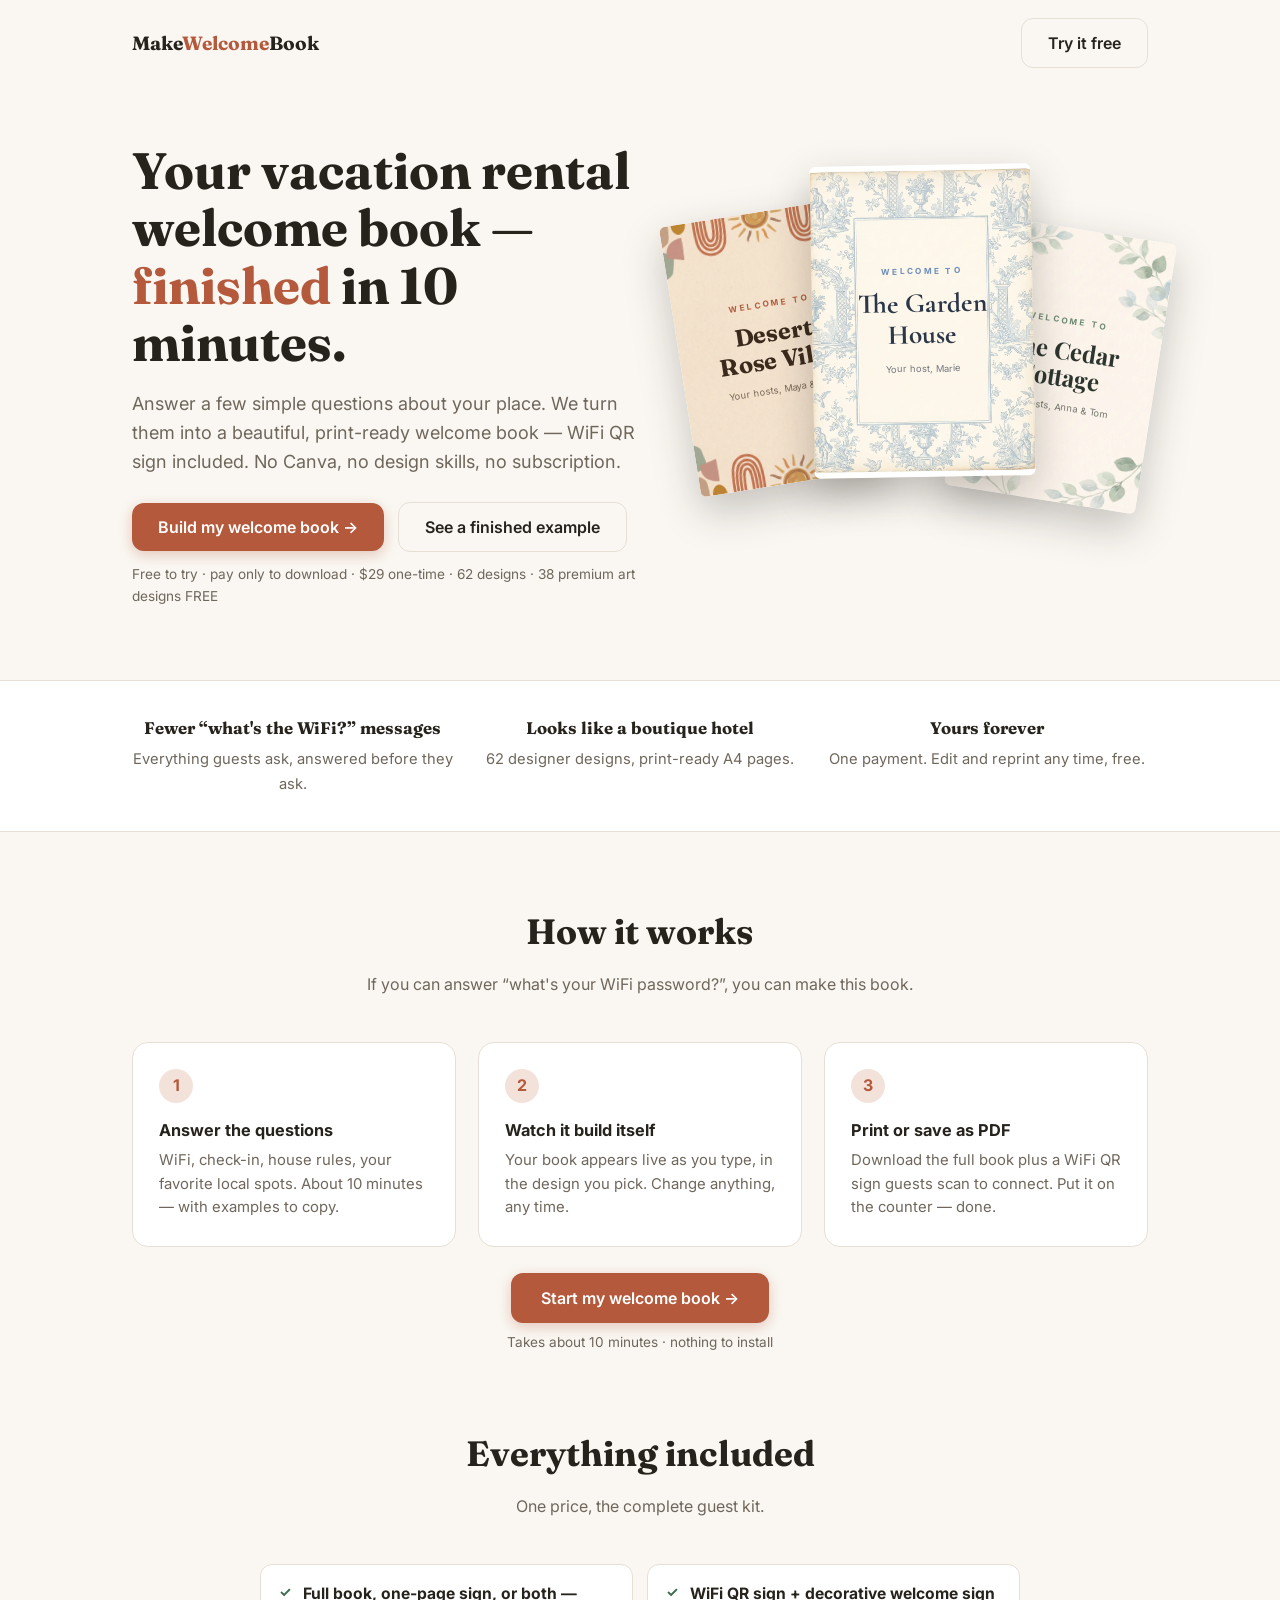
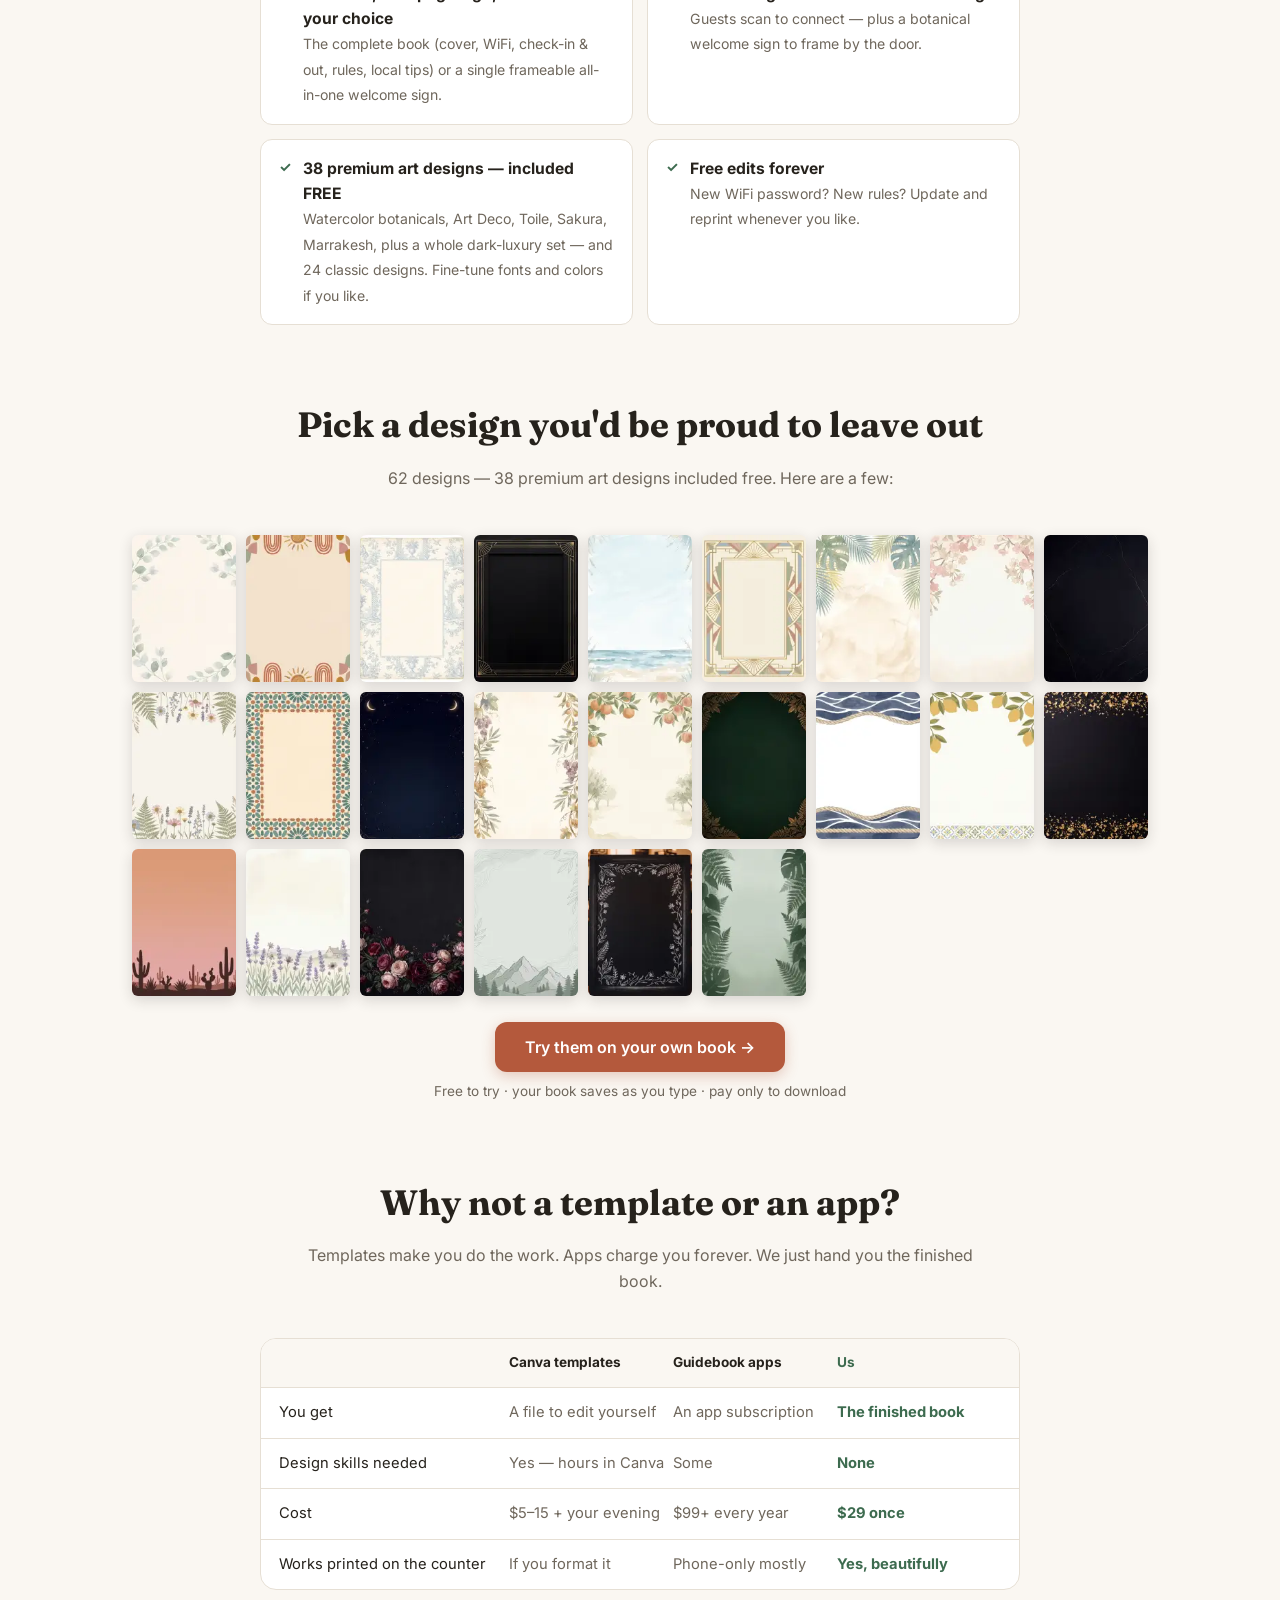
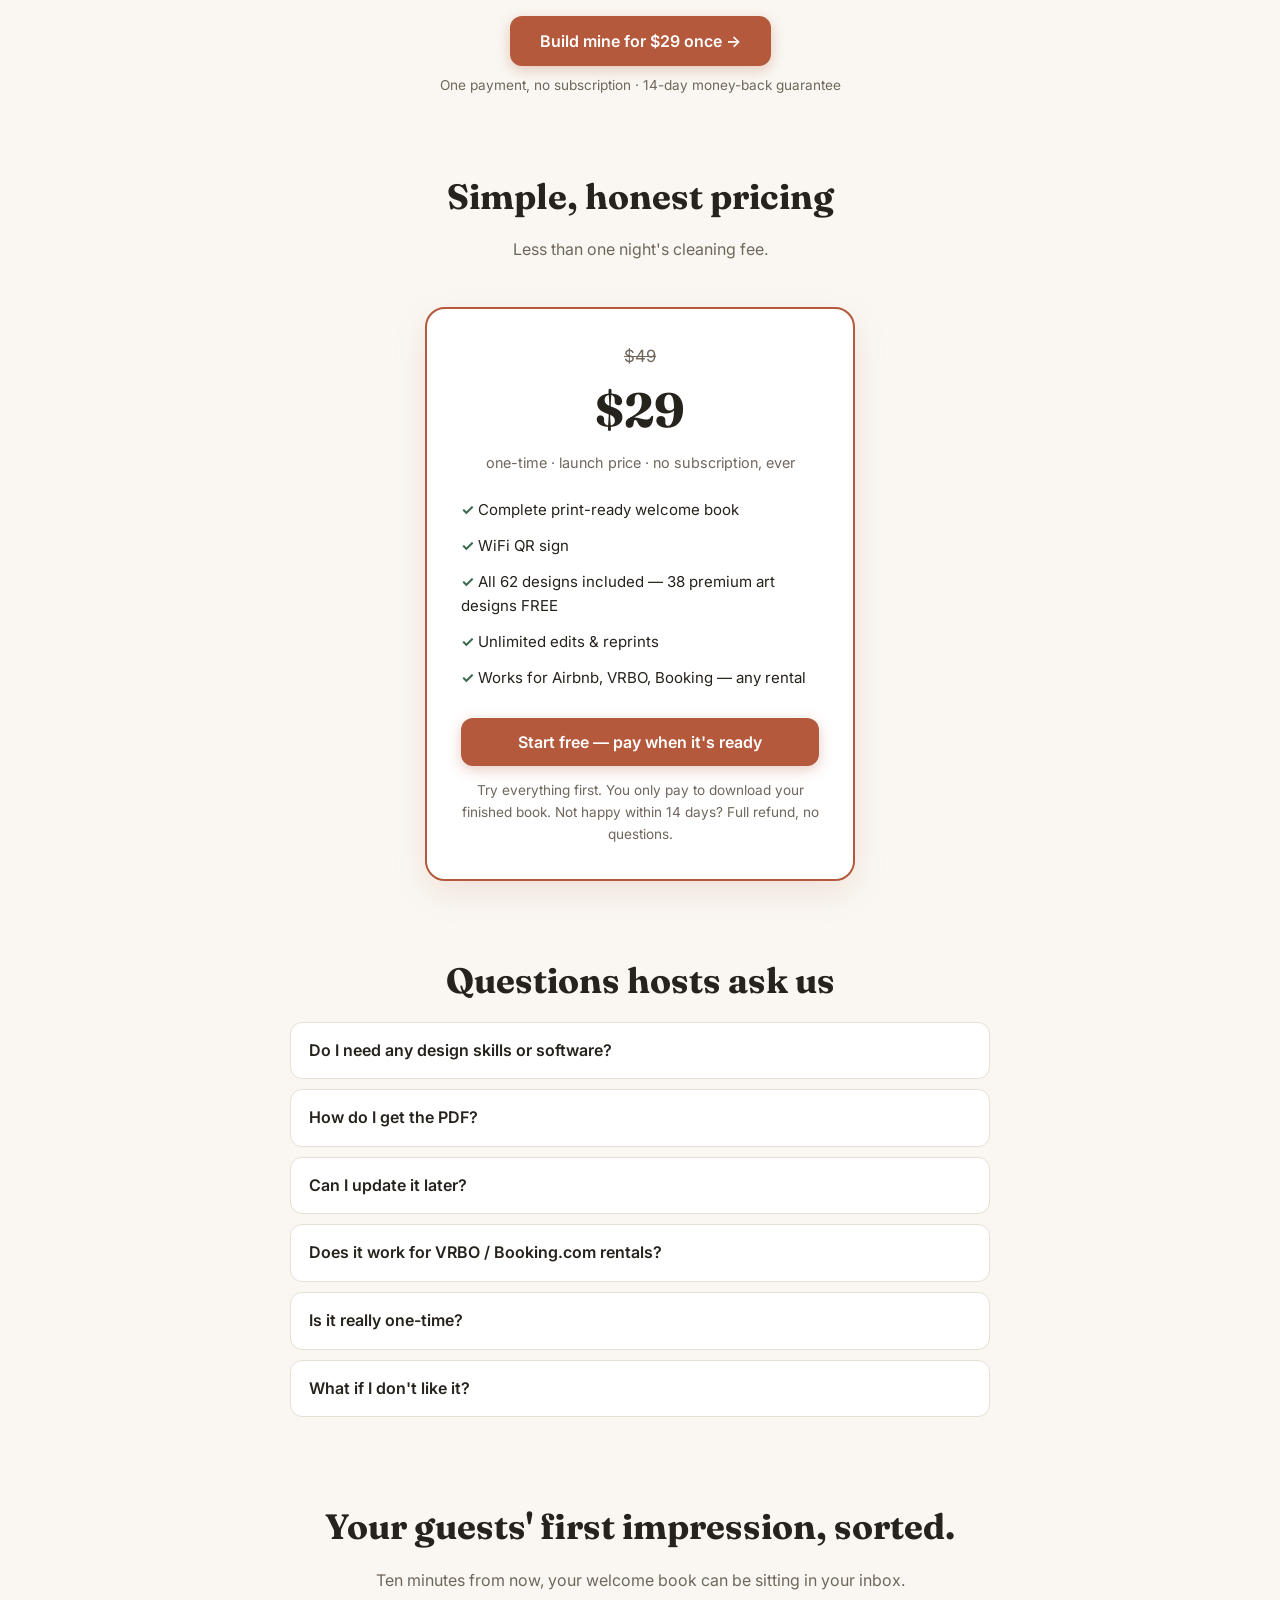
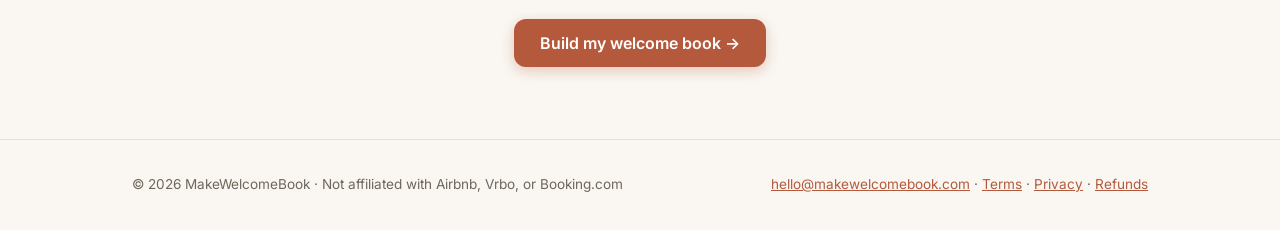
==== docs/index.html @ 52721a8f "Landing: design gallery (24 real covers), CTAs after each section, sticky mobile CTA, corrected desi" ====
<!DOCTYPE html>
<html lang="en">
<head>
<meta charset="UTF-8">
<meta name="viewport" content="width=device-width, initial-scale=1.0">
<title>Make Welcome Book — Your vacation rental welcome book, finished in 10 minutes</title>
<meta name="description" content="Answer a few questions, get a beautiful print-ready welcome book for your Airbnb or vacation rental. WiFi QR sign included. $29 one-time — no subscription, no Canva.">
<!-- Google tag (gtag.js) -->
<script async src="https://www.googletagmanager.com/gtag/js?id=AW-18406718312"></script>
<script>
  window.dataLayer = window.dataLayer || [];
  function gtag(){dataLayer.push(arguments);}
  gtag('js', new Date());
  gtag('config', 'AW-18406718312');
</script>
<link rel="preconnect" href="https://fonts.googleapis.com">
<link rel="preconnect" href="https://fonts.gstatic.com" crossorigin>
<link href="https://fonts.googleapis.com/css2?family=Fraunces:opsz,wght@9..144,400;9..144,600;9..144,700&family=Inter:wght@400;500;600;700&family=Cormorant+Garamond:wght@600;700&family=Playfair+Display:wght@600;700&display=swap" rel="stylesheet">
<style>
  :root{--ink:#26221c;--paper:#faf7f2;--muted:#6f675c;--line:#e6dfd4;--accent:#b4593c;--accent-soft:#f3e2da;--ok:#3d6b4f}
  *{box-sizing:border-box;margin:0;padding:0}
  body{font-family:'Inter',system-ui,sans-serif;background:var(--paper);color:var(--ink);line-height:1.6}
  a{color:var(--accent)}
  .wrap{max-width:1060px;margin:0 auto;padding:0 22px}
  header{display:flex;align-items:center;justify-content:space-between;padding:18px 0}
  .brand{font-family:'Fraunces',serif;font-weight:700;font-size:1.2rem;color:var(--ink);text-decoration:none}
  .brand span{color:var(--accent)}
  .btn{display:inline-block;border:0;border-radius:12px;padding:14px 26px;font:600 1rem 'Inter',sans-serif;cursor:pointer;text-decoration:none;transition:.15s}
  .btn-primary{background:var(--accent);color:#fff;box-shadow:0 4px 14px rgba(180,89,60,.3)}
  .btn-primary:hover{filter:brightness(1.08);transform:translateY(-1px)}
  .btn-ghost{background:transparent;color:var(--ink);border:1px solid var(--line)}

  .hero{display:grid;grid-template-columns:1.05fr .95fr;gap:48px;align-items:center;padding:56px 0 72px}
  @media(max-width:840px){.hero{grid-template-columns:1fr;padding-top:28px}}
  .hero h1{font-family:'Fraunces',serif;font-size:clamp(2rem,4.6vw,3.2rem);font-weight:700;line-height:1.12;margin-bottom:18px}
  .hero h1 em{color:var(--accent);font-style:normal}
  .hero p.sub{font-size:1.13rem;color:var(--muted);margin-bottom:26px;max-width:34em}
  .hero .cta{display:flex;gap:14px;align-items:center;flex-wrap:wrap}
  .hero .cta .small{font-size:.85rem;color:var(--muted)}
  .heroart{position:relative;min-height:420px}
  @media(max-width:840px){.heroart{min-height:340px;margin-top:8px}}
  /* ---- mobile hero: show the product first, cut the wall of text ---- */
  @media(max-width:600px){
    .hero{gap:14px;padding:16px 0 40px}
    .hero>div:first-child{order:2}
    .heroart{order:1;min-height:290px;margin-top:0}
    .hero h1{font-size:1.72rem;line-height:1.16;margin-bottom:10px}
    .hero p.sub{font-size:1rem;margin-bottom:16px}
    .hero .sub .more{display:none}
    .hero .cta{gap:10px}
    .hero .cta .btn{width:100%;text-align:center;padding:15px 18px}
    .hero .small{font-size:.8rem;margin-top:10px}
    .bcover.c1{width:37%;left:1%;top:13%}
    .bcover.c2{width:43%;left:29%;top:2%}
    .bcover.c3{width:37%;right:1%;top:13%}
  }
  .bcover{position:absolute;aspect-ratio:210/297;background-size:cover;background-position:center;border-radius:6px;box-shadow:0 16px 40px rgba(38,34,28,.25);display:flex;flex-direction:column;align-items:center;justify-content:center;text-align:center;padding:10% 7%;font-size:clamp(7px,1vw,11px);transition:transform .25s}
  .bcover:hover{transform:translateY(-6px) rotate(0deg) scale(1.02);z-index:9}
  .bcover .eyebrow{letter-spacing:.28em;text-transform:uppercase;font-size:.75em;font-weight:700}
  .bcover h3{font-size:2.15em;font-weight:700;line-height:1.15;margin:.35em 0 .4em}
  .bcover .by{font-size:.85em;opacity:.65}
  .bcover.c1{width:42%;left:-2%;top:11%;transform:rotate(-9deg);z-index:1;color:#3a2a1c}
  .bcover.c1 .eyebrow{color:#b05f3e}
  .bcover.c1 h3{font-family:'Fraunces',serif}
  .bcover.c2{width:48%;left:27%;top:0;transform:rotate(-1deg);z-index:3;color:#2b3648}
  .bcover.c2 .eyebrow{color:#6d8fba}
  .bcover.c2 h3{font-family:'Cormorant Garamond',Georgia,serif;font-size:2.5em}
  .bcover.c3{width:42%;right:-2%;top:15%;transform:rotate(9deg);z-index:2;color:#2c352e}
  .bcover.c3 .eyebrow{color:#6f8b76}
  .bcover.c3 h3{font-family:'Playfair Display',Georgia,serif}

  .strip{background:#fff;border-top:1px solid var(--line);border-bottom:1px solid var(--line);padding:34px 0}
  .strip .wrap{display:grid;grid-template-columns:repeat(3,1fr);gap:26px;text-align:center}
  @media(max-width:700px){.strip .wrap{grid-template-columns:1fr}}
  .strip b{display:block;font-family:'Fraunces',serif;font-size:1.05rem;margin-bottom:4px}
  .strip span{color:var(--muted);font-size:.92rem}

  section.block{padding:72px 0}
  h2.sect{font-family:'Fraunces',serif;font-size:clamp(1.6rem,3vw,2.2rem);margin-bottom:12px;text-align:center}
  p.sectsub{text-align:center;color:var(--muted);max-width:44em;margin:0 auto 44px}
  .steps{display:grid;grid-template-columns:repeat(3,1fr);gap:22px}
  @media(max-width:700px){.steps{grid-template-columns:1fr}}
  .step{background:#fff;border:1px solid var(--line);border-radius:16px;padding:26px}
  .step .n{width:34px;height:34px;border-radius:50%;background:var(--accent-soft);color:var(--accent);font-weight:700;display:flex;align-items:center;justify-content:center;margin-bottom:14px}
  .step b{display:block;margin-bottom:6px;font-size:1.02rem}
  .step p{color:var(--muted);font-size:.93rem}

  .includes{display:grid;grid-template-columns:repeat(2,1fr);gap:14px;max-width:760px;margin:0 auto}
  @media(max-width:640px){.includes{grid-template-columns:1fr}}
  .inc{background:#fff;border:1px solid var(--line);border-radius:12px;padding:16px 18px;display:flex;gap:12px;align-items:flex-start}
  .inc .tick{color:var(--ok);font-weight:700}
  .inc b{display:block;font-size:.98rem}
  .inc span{color:var(--muted);font-size:.88rem}

  .compare{max-width:760px;margin:0 auto;background:#fff;border:1px solid var(--line);border-radius:16px;overflow:hidden}
  .compare .row{display:grid;grid-template-columns:1.4fr 1fr 1fr 1fr;padding:13px 18px;border-bottom:1px solid var(--line);font-size:.92rem;align-items:center}
  .compare .row:last-child{border-bottom:0}
  .compare .row.head{background:var(--paper);font-weight:700;font-size:.85rem}
  .compare .us{color:var(--ok);font-weight:700}
  .compare .them{color:var(--muted)}
  @media(max-width:640px){.compare .row{grid-template-columns:1.2fr 1fr 1fr 1fr;font-size:.78rem;padding:11px 12px}}

  .pricebox{max-width:430px;margin:0 auto;background:#fff;border:2px solid var(--accent);border-radius:20px;padding:34px;text-align:center;box-shadow:0 12px 34px rgba(180,89,60,.13)}
  .pricebox .was{color:var(--muted);text-decoration:line-through;font-size:1.05rem}
  .pricebox .now{font-family:'Fraunces',serif;font-size:3rem;font-weight:700;margin:2px 0 2px}
  .pricebox .per{color:var(--muted);font-size:.9rem;margin-bottom:18px}
  .pricebox ul{list-style:none;text-align:left;margin:18px 0 22px}
  .pricebox li{padding:6px 0;font-size:.94rem}
  .pricebox li::before{content:"✓  ";color:var(--ok);font-weight:700}
  .guarantee{font-size:.85rem;color:var(--muted);margin-top:14px}

  .faq{max-width:700px;margin:0 auto}
  .faq details{background:#fff;border:1px solid var(--line);border-radius:12px;margin-bottom:10px;padding:0 18px}
  .faq summary{cursor:pointer;font-weight:600;padding:15px 0;list-style:none}
  .faq summary::-webkit-details-marker{display:none}
  .faq p{color:var(--muted);padding:0 0 15px;font-size:.95rem}

  footer{border-top:1px solid var(--line);padding:34px 0;color:var(--muted);font-size:.85rem}
  footer .wrap{display:flex;justify-content:space-between;gap:16px;flex-wrap:wrap}

  /* ---------- design gallery ---------- */
  .gallery{display:grid;grid-template-columns:repeat(auto-fill,minmax(104px,1fr));gap:10px;margin-top:6px}
  .gallery img{width:100%;aspect-ratio:210/297;object-fit:cover;border-radius:6px;box-shadow:0 4px 14px rgba(38,34,28,.16);display:block;background:#efe8e0}
  @media(max-width:600px){.gallery{grid-template-columns:repeat(auto-fill,minmax(84px,1fr));gap:8px}}
  .midcta{text-align:center;margin-top:26px}
  .midcta .btn{padding:15px 30px;font-size:1rem}
  .midcta .note{display:block;margin-top:9px;font-size:.85rem;color:var(--muted)}
  /* ---------- sticky mobile call to action ---------- */
  .stickycta{display:none}
  @media(max-width:820px){
    .stickycta{display:block;position:fixed;left:0;right:0;bottom:0;z-index:80;background:rgba(253,248,242,.97);
      border-top:1px solid var(--line);padding:10px 14px calc(10px + env(safe-area-inset-bottom));
      box-shadow:0 -6px 20px rgba(38,34,28,.10);transform:translateY(120%);transition:transform .25s ease}
    .stickycta.on{transform:translateY(0)}
    .stickycta a{display:block;text-align:center;padding:14px;border-radius:11px;background:var(--accent);color:#fff;
      font:700 1rem 'Inter',sans-serif;text-decoration:none}
    .stickycta small{display:block;text-align:center;color:var(--muted);font-size:.76rem;margin-top:6px}
    body{padding-bottom:84px}
  }
</style>
<script type="text/javascript">
(function(c,l,a,r,i,t,y){c[a]=c[a]||function(){(c[a].q=c[a].q||[]).push(arguments)};
t=l.createElement(r);t.async=1;t.src="https://www.clarity.ms/tag/"+i;
y=l.getElementsByTagName(r)[0];y.parentNode.insertBefore(t,y);})(window, document, "clarity", "script", "y7j8xs7wx9");
</script>
<meta property="og:title" content="Make Welcome Book — vacation rental welcome book in 10 minutes">
<meta property="og:description" content="Answer 12 questions, get a beautiful print-ready welcome book, WiFi QR sign and house rules pack. $29 one-time, no subscription.">
<meta property="og:image" content="https://makewelcomebook.com/og.jpg">
<meta property="og:url" content="https://makewelcomebook.com/">
<meta property="og:type" content="website">
<meta name="twitter:card" content="summary_large_image">
<link rel="icon" href="data:image/svg+xml,%3Csvg xmlns='http://www.w3.org/2000/svg' viewBox='0 0 64 64'%3E%3Crect width='64' height='64' rx='14' fill='%23b4593c'/%3E%3Ctext x='32' y='44' font-family='Georgia,serif' font-size='36' font-weight='bold' text-anchor='middle' fill='%23fdf8f2'%3EW%3C/text%3E%3C/svg%3E">
</head>
<body>

<div class="wrap">
  <header>
    <a class="brand" href="index.html">Make<span>Welcome</span>Book</a>
    <a class="btn btn-ghost" href="app.html">Try it free</a>
  </header>

  <section class="hero">
    <div>
      <h1>Your vacation rental welcome book — <em>finished</em> in 10 minutes.</h1>
      <p class="sub">Answer a few simple questions<span class="more"> about your place</span>. We turn them into a beautiful, print-ready welcome book — WiFi QR sign included.<span class="more"> No Canva, no design skills, no subscription.</span></p>
      <div class="cta">
        <a class="btn btn-primary" href="app.html">Build my welcome book →</a>
        <a class="btn btn-ghost" href="app.html?sample=1">See a finished example</a>
      </div>
      <p class="small" style="color:var(--muted);font-size:.85rem;margin-top:12px">Free to try · pay only to download · $29 one-time · 62 designs · 38 premium art designs FREE</p>
    </div>
    <div class="heroart" aria-hidden="true">
      <div class="bcover c1" style="background-image:url('art/02-boho-arch.webp')">
        <div class="eyebrow">Welcome to</div>
        <h3>Desert Rose Villa</h3>
        <div class="by">Your hosts, Maya &amp; Leo</div>
      </div>
      <div class="bcover c3" style="background-image:url('art/01-botanical.webp')">
        <div class="eyebrow">Welcome to</div>
        <h3>The Cedar Cottage</h3>
        <div class="by">Your hosts, Anna &amp; Tom</div>
      </div>
      <div class="bcover c2" style="background-image:url('art/10-toile.webp')">
        <div class="eyebrow">Welcome to</div>
        <h3>The Garden House</h3>
        <div class="by">Your host, Marie</div>
      </div>
    </div>
  </section>
</div>

<div class="strip">
  <div class="wrap">
    <div><b>Fewer “what's the WiFi?” messages</b><span>Everything guests ask, answered before they ask.</span></div>
    <div><b>Looks like a boutique hotel</b><span>62 designer designs, print-ready A4 pages.</span></div>
    <div><b>Yours forever</b><span>One payment. Edit and reprint any time, free.</span></div>
  </div>
</div>

<div class="wrap">
  <section class="block">
    <h2 class="sect">How it works</h2>
    <p class="sectsub">If you can answer “what's your WiFi password?”, you can make this book.</p>
    <div class="steps">
      <div class="step"><div class="n">1</div><b>Answer the questions</b><p>WiFi, check-in, house rules, your favorite local spots. About 10 minutes — with examples to copy.</p></div>
      <div class="step"><div class="n">2</div><b>Watch it build itself</b><p>Your book appears live as you type, in the design you pick. Change anything, any time.</p></div>
      <div class="step"><div class="n">3</div><b>Print or save as PDF</b><p>Download the full book plus a WiFi QR sign guests scan to connect. Put it on the counter — done.</p></div>
    </div>
    <div class="midcta">
      <a class="btn btn-primary" href="app.html">Start my welcome book →</a>
      <span class="note">Takes about 10 minutes · nothing to install</span>
    </div>
  </section>

  <section class="block" style="padding-top:0">
    <h2 class="sect">Everything included</h2>
    <p class="sectsub">One price, the complete guest kit.</p>
    <div class="includes">
      <div class="inc"><span class="tick">✓</span><div><b>Full book, one-page sign, or both — your choice</b><span>The complete book (cover, WiFi, check-in &amp; out, rules, local tips) or a single frameable all-in-one welcome sign.</span></div></div>
      <div class="inc"><span class="tick">✓</span><div><b>WiFi QR sign + decorative welcome sign</b><span>Guests scan to connect — plus a botanical welcome sign to frame by the door.</span></div></div>
      <div class="inc"><span class="tick">✓</span><div><b>38 premium art designs — included FREE</b><span>Watercolor botanicals, Art Deco, Toile, Sakura, Marrakesh, plus a whole dark-luxury set — and 24 classic designs. Fine-tune fonts and colors if you like.</span></div></div>
      <div class="inc"><span class="tick">✓</span><div><b>Free edits forever</b><span>New WiFi password? New rules? Update and reprint whenever you like.</span></div></div>
    </div>
  </section>

  <section class="block" style="padding-top:0">
    <h2 class="sect">Pick a design you'd be proud to leave out</h2>
    <p class="sectsub">62 designs — 38 premium art designs included free. Here are a few:</p>
    <div class="gallery">
      <img src="art/thumbs/01-botanical.webp" alt="Welcome book design" loading="lazy" width="104" height="147">
      <img src="art/thumbs/02-boho-arch.webp" alt="Welcome book design" loading="lazy" width="104" height="147">
      <img src="art/thumbs/10-toile.webp" alt="Welcome book design" loading="lazy" width="104" height="147">
      <img src="art/thumbs/27-noirgold.webp" alt="Welcome book design" loading="lazy" width="104" height="147">
      <img src="art/thumbs/03-coastal.webp" alt="Welcome book design" loading="lazy" width="104" height="147">
      <img src="art/thumbs/16-artdeco.webp" alt="Welcome book design" loading="lazy" width="104" height="147">
      <img src="art/thumbs/07-tropical.webp" alt="Welcome book design" loading="lazy" width="104" height="147">
      <img src="art/thumbs/11-sakura.webp" alt="Welcome book design" loading="lazy" width="104" height="147">
      <img src="art/thumbs/30-blackmarble.webp" alt="Welcome book design" loading="lazy" width="104" height="147">
      <img src="art/thumbs/04-wildflowers.webp" alt="Welcome book design" loading="lazy" width="104" height="147">
      <img src="art/thumbs/22-morocco.webp" alt="Welcome book design" loading="lazy" width="104" height="147">
      <img src="art/thumbs/31-celestial.webp" alt="Welcome book design" loading="lazy" width="104" height="147">
      <img src="art/thumbs/09-vineyard.webp" alt="Welcome book design" loading="lazy" width="104" height="147">
      <img src="art/thumbs/19-peach.webp" alt="Welcome book design" loading="lazy" width="104" height="147">
      <img src="art/thumbs/33-darkacademia.webp" alt="Welcome book design" loading="lazy" width="104" height="147">
      <img src="art/thumbs/20-nautical.webp" alt="Welcome book design" loading="lazy" width="104" height="147">
      <img src="art/thumbs/05-citrus.webp" alt="Welcome book design" loading="lazy" width="104" height="147">
      <img src="art/thumbs/38-goldleaf.webp" alt="Welcome book design" loading="lazy" width="104" height="147">
      <img src="art/thumbs/08-desert.webp" alt="Welcome book design" loading="lazy" width="104" height="147">
      <img src="art/thumbs/25-lavenderfields.webp" alt="Welcome book design" loading="lazy" width="104" height="147">
      <img src="art/thumbs/29-darkfloral.webp" alt="Welcome book design" loading="lazy" width="104" height="147">
      <img src="art/thumbs/06-mountain.webp" alt="Welcome book design" loading="lazy" width="104" height="147">
      <img src="art/thumbs/36-chalkwreath.webp" alt="Welcome book design" loading="lazy" width="104" height="147">
      <img src="art/thumbs/18-fern.webp" alt="Welcome book design" loading="lazy" width="104" height="147">
    </div>
    <div class="midcta">
      <a class="btn btn-primary" href="app.html">Try them on your own book →</a>
      <span class="note">Free to try · your book saves as you type · pay only to download</span>
    </div>
  </section>

  <section class="block" style="padding-top:0">
    <h2 class="sect">Why not a template or an app?</h2>
    <p class="sectsub">Templates make you do the work. Apps charge you forever. We just hand you the finished book.</p>
    <div class="compare">
      <div class="row head"><div></div><div>Canva templates</div><div>Guidebook apps</div><div class="us">Us</div></div>
      <div class="row"><div>You get</div><div class="them">A file to edit yourself</div><div class="them">An app subscription</div><div class="us">The finished book</div></div>
      <div class="row"><div>Design skills needed</div><div class="them">Yes — hours in Canva</div><div class="them">Some</div><div class="us">None</div></div>
      <div class="row"><div>Cost</div><div class="them">$5–15 + your evening</div><div class="them">$99+ every year</div><div class="us">$29 once</div></div>
      <div class="row"><div>Works printed on the counter</div><div class="them">If you format it</div><div class="them">Phone-only mostly</div><div class="us">Yes, beautifully</div></div>
    </div>
    <div class="midcta">
      <a class="btn btn-primary" href="app.html">Build mine for $29 once →</a>
      <span class="note">One payment, no subscription · 14-day money-back guarantee</span>
    </div>
  </section>

  <section class="block" style="padding-top:0" id="pricing">
    <h2 class="sect">Simple, honest pricing</h2>
    <p class="sectsub">Less than one night's cleaning fee.</p>
    <div class="pricebox">
      <div class="was">$49</div>
      <div class="now">$29</div>
      <div class="per">one-time · launch price · no subscription, ever</div>
      <ul>
        <li>Complete print-ready welcome book</li>
        <li>WiFi QR sign</li>
        <li>All 62 designs included — 38 premium art designs FREE</li>
        <li>Unlimited edits &amp; reprints</li>
        <li>Works for Airbnb, VRBO, Booking — any rental</li>
      </ul>
      <a class="btn btn-primary" href="app.html" style="width:100%">Start free — pay when it's ready</a>
      <div class="guarantee">Try everything first. You only pay to download your finished book. Not happy within 14 days? Full refund, no questions.</div>
    </div>
  </section>

  <section class="block" style="padding-top:0">
    <h2 class="sect">Questions hosts ask us</h2>
    <div class="faq">
      <details><summary>Do I need any design skills or software?</summary><p>No. You type answers into a form; the book designs itself. There is nothing to install and no Canva account needed.</p></details>
      <details><summary>How do I get the PDF?</summary><p>Click “Download PDF” — your browser's print dialog opens and you choose “Save as PDF” (or print it directly). A4 pages, ready for any printer or print shop.</p></details>
      <details><summary>Can I update it later?</summary><p>Yes, forever and free. Your answers are saved in your browser — change the WiFi password, add a new café, reprint in a minute.</p></details>
      <details><summary>Does it work for VRBO / Booking.com rentals?</summary><p>Yes — the book is yours and brand-neutral. It works for any short-term rental, guesthouse, or even a guest room at home.</p></details>
      <details><summary>Is it really one-time?</summary><p>Really. $29 once. We hate subscriptions too.</p></details>
      <details><summary>What if I don't like it?</summary><p>You see the entire book before paying — you only pay to unlock the download. And there's a 14-day full refund on top.</p></details>
    </div>
  </section>

  <section class="block" style="text-align:center;padding-top:0">
    <h2 class="sect">Your guests' first impression, sorted.</h2>
    <p class="sectsub" style="margin-bottom:26px">Ten minutes from now, your welcome book can be sitting in your inbox.</p>
    <a class="btn btn-primary" href="app.html">Build my welcome book →</a>
  </section>
</div>

<footer>
  <div class="wrap">
    <div>© 2026 MakeWelcomeBook · Not affiliated with Airbnb, Vrbo, or Booking.com</div>
    <div><a href="mailto:hello@makewelcomebook.com">hello@makewelcomebook.com</a> · <a href="terms.html">Terms</a> · <a href="privacy.html">Privacy</a> · <a href="refunds.html">Refunds</a></div>
  </div>
</footer>

<div class="stickycta" id="stickycta">
  <a href="app.html">Build my welcome book →</a>
  <small>Free to try · pay only to download</small>
</div>
<script>
(function(){
  var bar=document.getElementById('stickycta'), hero=document.querySelector('.hero');
  if(!bar||!hero) return;
  function upd(){ bar.classList.toggle('on', hero.getBoundingClientRect().bottom < 0); }
  addEventListener('scroll',upd,{passive:true}); addEventListener('resize',upd); upd();
})();
</script>
</body>
</html>
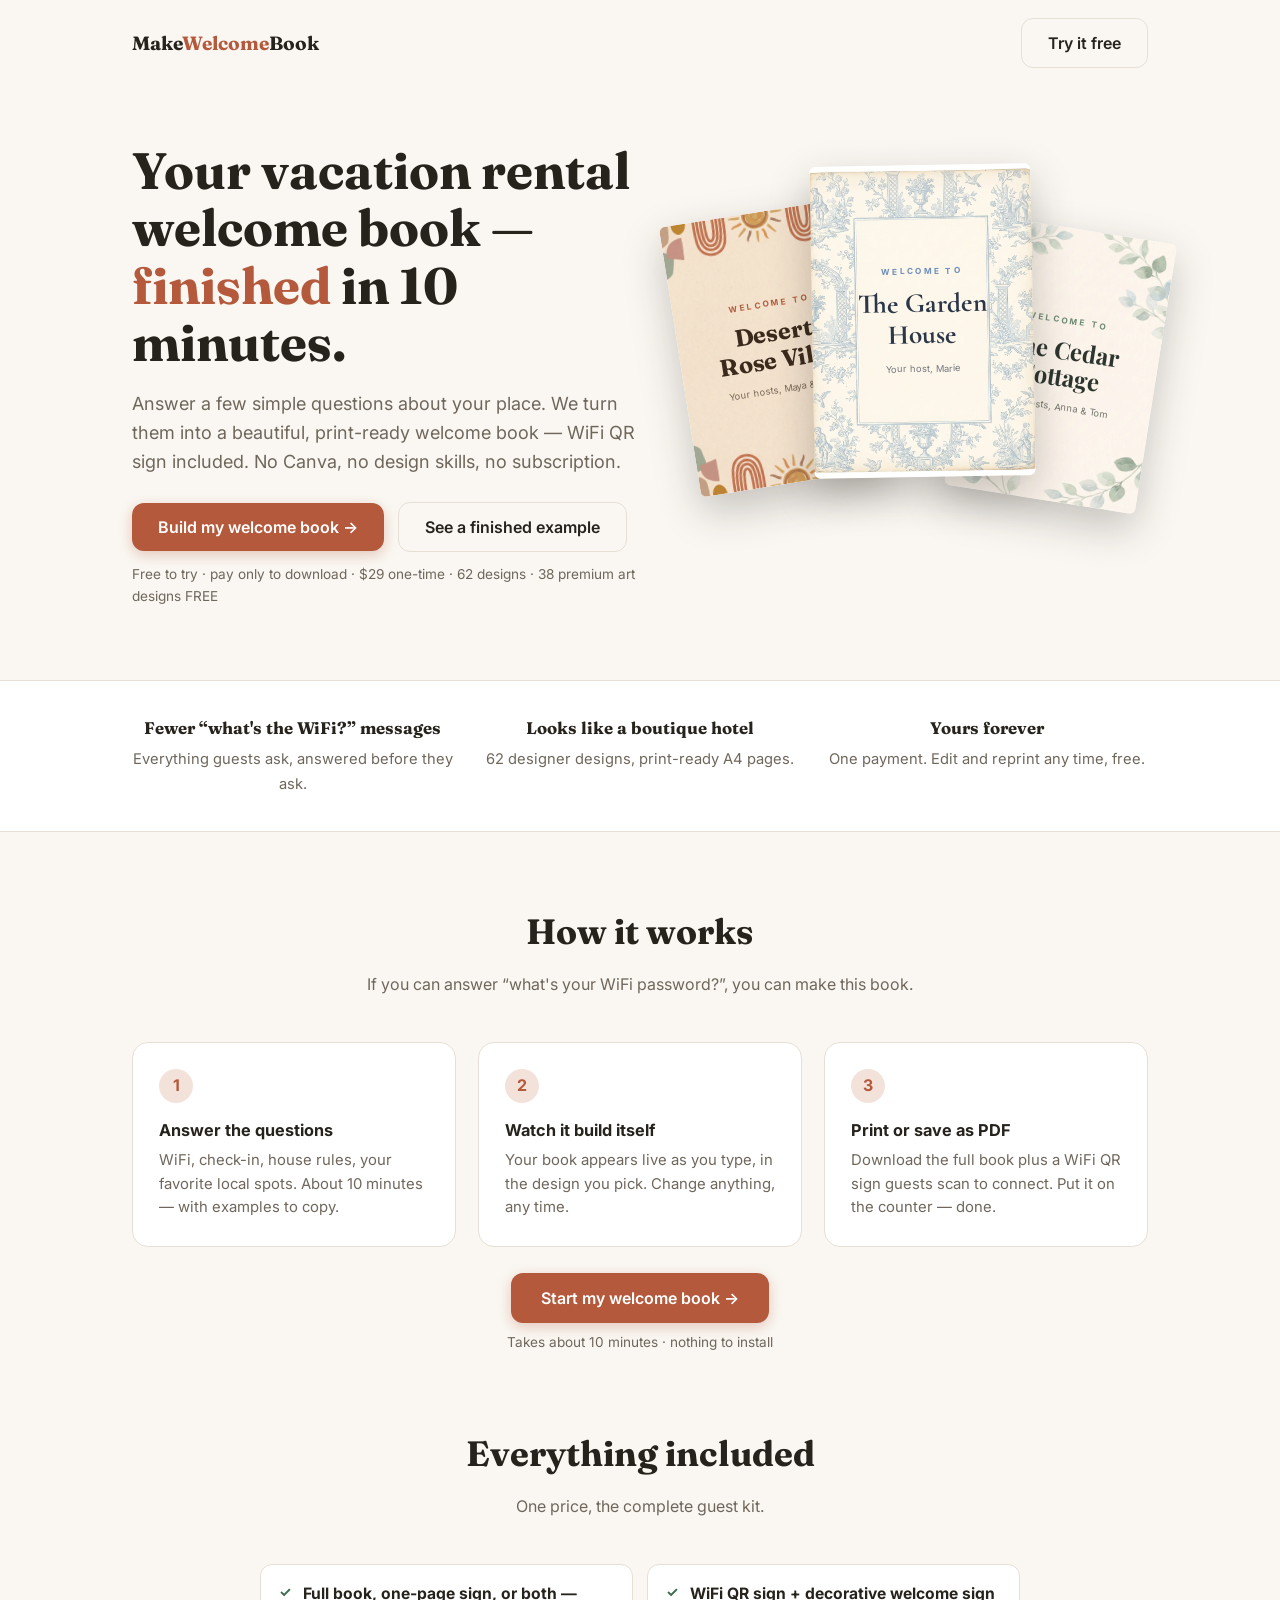
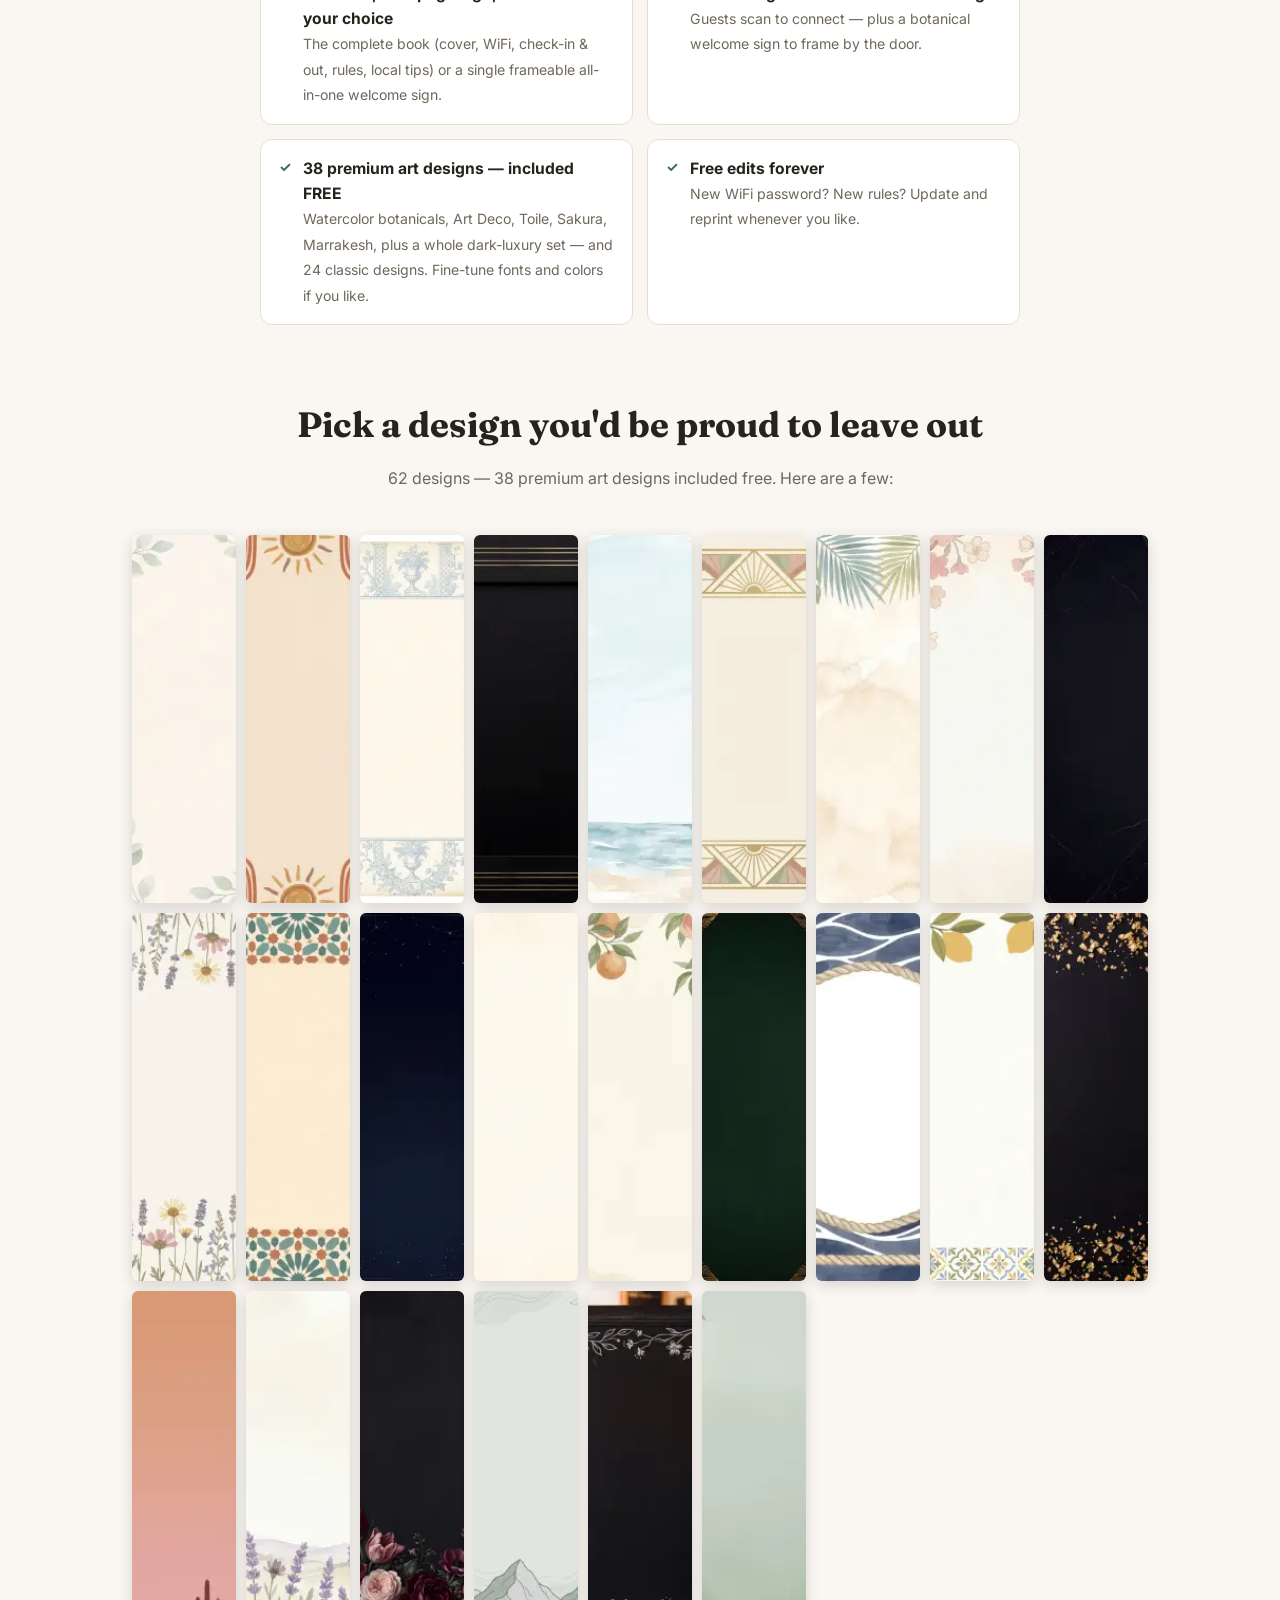
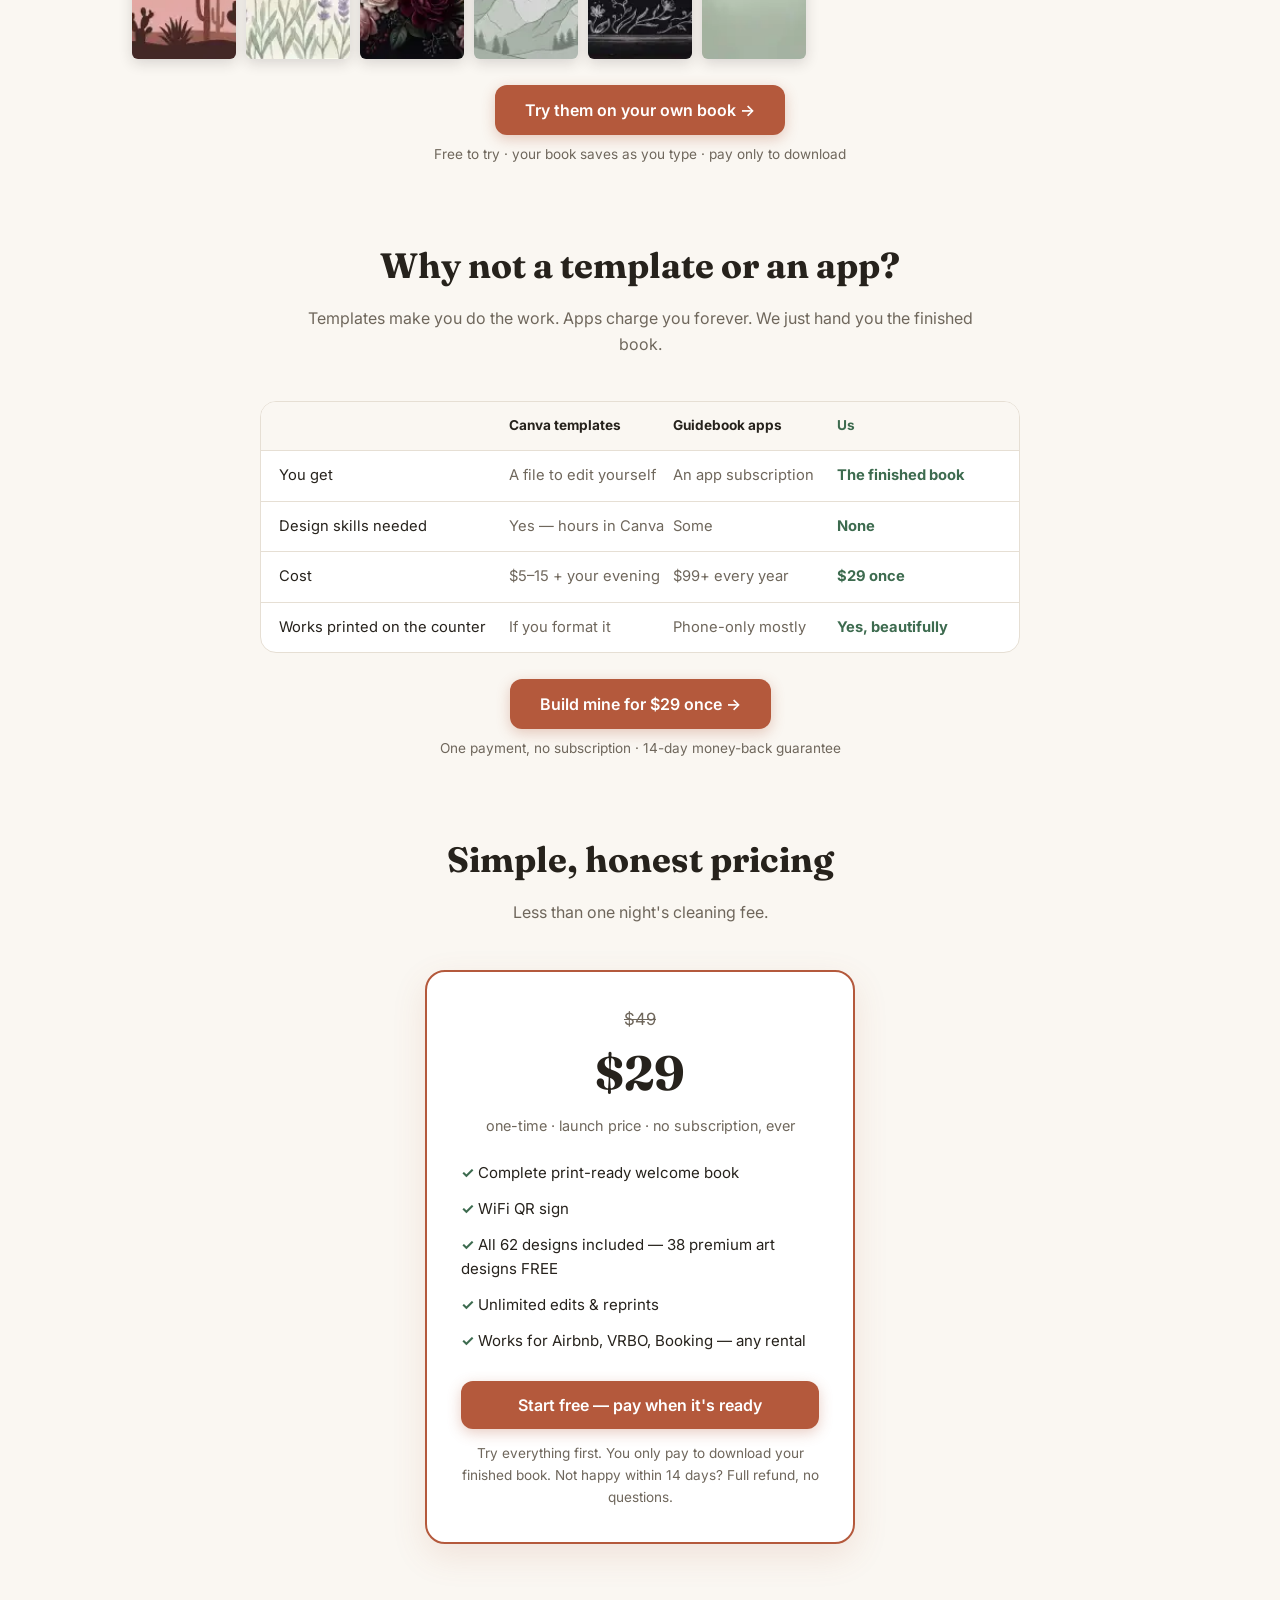
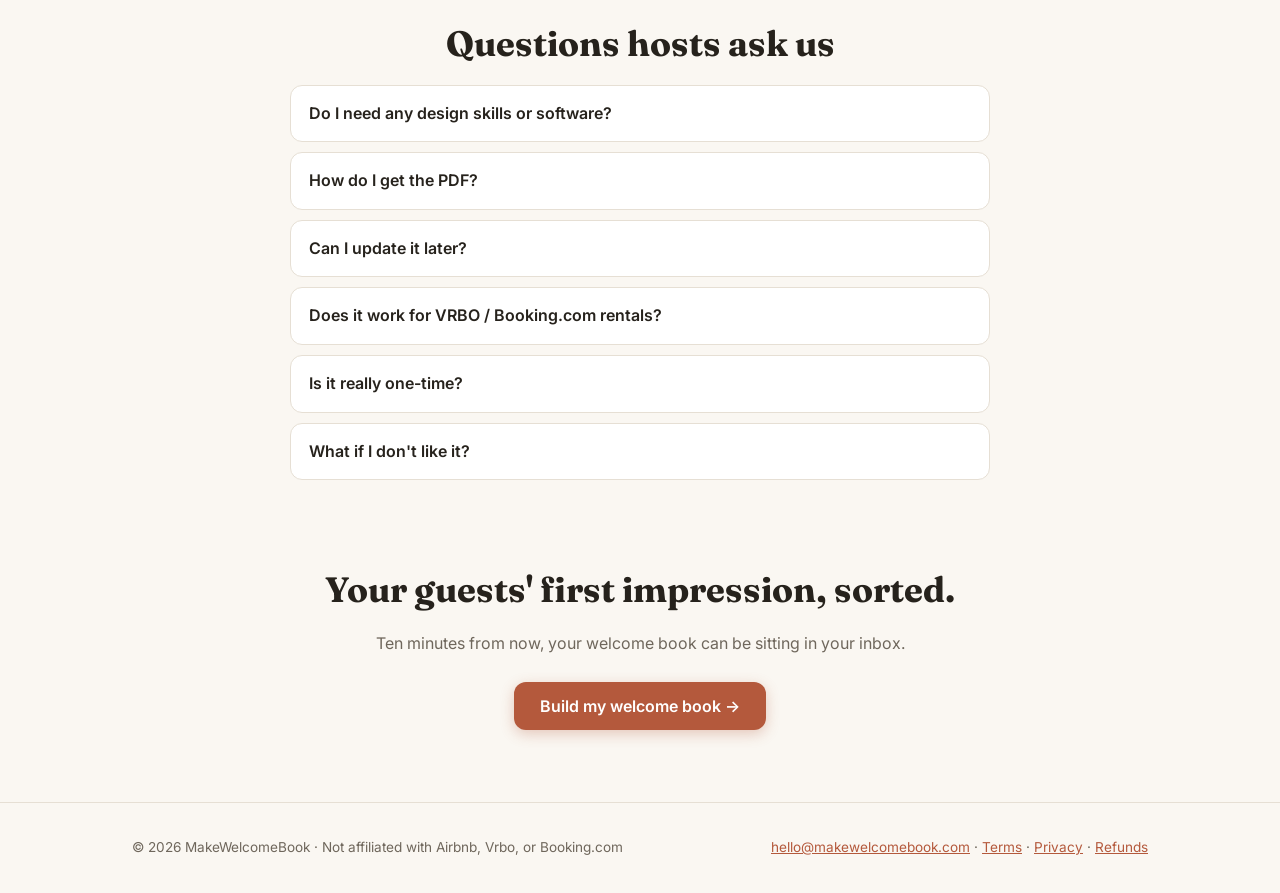
==== commit 9c0ef1f6: "Gallery: sharper 260px images (184KB for 24), first row eager-loaded Co-Authored-By: Claude Fable 5 " ====
--- a/docs/index.html
+++ b/docs/index.html
@@ -130,8 +130,7 @@
   @media(max-width:820px){
     .stickycta{display:block;position:fixed;left:0;right:0;bottom:0;z-index:80;background:rgba(253,248,242,.97);
       border-top:1px solid var(--line);padding:10px 14px calc(10px + env(safe-area-inset-bottom));
-      box-shadow:0 -6px 20px rgba(38,34,28,.10);transform:translateY(120%);transition:transform .25s ease}
-    .stickycta.on{transform:translateY(0)}
+      box-shadow:0 -6px 20px rgba(38,34,28,.10)}
     .stickycta a{display:block;text-align:center;padding:14px;border-radius:11px;background:var(--accent);color:#fff;
       font:700 1rem 'Inter',sans-serif;text-decoration:none}
     .stickycta small{display:block;text-align:center;color:var(--muted);font-size:.76rem;margin-top:6px}
@@ -227,30 +226,30 @@
     <h2 class="sect">Pick a design you'd be proud to leave out</h2>
     <p class="sectsub">62 designs — 38 premium art designs included free. Here are a few:</p>
     <div class="gallery">
-      <img src="art/thumbs/01-botanical.webp" alt="Welcome book design" loading="lazy" width="104" height="147">
-      <img src="art/thumbs/02-boho-arch.webp" alt="Welcome book design" loading="lazy" width="104" height="147">
-      <img src="art/thumbs/10-toile.webp" alt="Welcome book design" loading="lazy" width="104" height="147">
-      <img src="art/thumbs/27-noirgold.webp" alt="Welcome book design" loading="lazy" width="104" height="147">
-      <img src="art/thumbs/03-coastal.webp" alt="Welcome book design" loading="lazy" width="104" height="147">
-      <img src="art/thumbs/16-artdeco.webp" alt="Welcome book design" loading="lazy" width="104" height="147">
-      <img src="art/thumbs/07-tropical.webp" alt="Welcome book design" loading="lazy" width="104" height="147">
-      <img src="art/thumbs/11-sakura.webp" alt="Welcome book design" loading="lazy" width="104" height="147">
-      <img src="art/thumbs/30-blackmarble.webp" alt="Welcome book design" loading="lazy" width="104" height="147">
-      <img src="art/thumbs/04-wildflowers.webp" alt="Welcome book design" loading="lazy" width="104" height="147">
-      <img src="art/thumbs/22-morocco.webp" alt="Welcome book design" loading="lazy" width="104" height="147">
-      <img src="art/thumbs/31-celestial.webp" alt="Welcome book design" loading="lazy" width="104" height="147">
-      <img src="art/thumbs/09-vineyard.webp" alt="Welcome book design" loading="lazy" width="104" height="147">
-      <img src="art/thumbs/19-peach.webp" alt="Welcome book design" loading="lazy" width="104" height="147">
-      <img src="art/thumbs/33-darkacademia.webp" alt="Welcome book design" loading="lazy" width="104" height="147">
-      <img src="art/thumbs/20-nautical.webp" alt="Welcome book design" loading="lazy" width="104" height="147">
-      <img src="art/thumbs/05-citrus.webp" alt="Welcome book design" loading="lazy" width="104" height="147">
-      <img src="art/thumbs/38-goldleaf.webp" alt="Welcome book design" loading="lazy" width="104" height="147">
-      <img src="art/thumbs/08-desert.webp" alt="Welcome book design" loading="lazy" width="104" height="147">
-      <img src="art/thumbs/25-lavenderfields.webp" alt="Welcome book design" loading="lazy" width="104" height="147">
-      <img src="art/thumbs/29-darkfloral.webp" alt="Welcome book design" loading="lazy" width="104" height="147">
-      <img src="art/thumbs/06-mountain.webp" alt="Welcome book design" loading="lazy" width="104" height="147">
-      <img src="art/thumbs/36-chalkwreath.webp" alt="Welcome book design" loading="lazy" width="104" height="147">
-      <img src="art/thumbs/18-fern.webp" alt="Welcome book design" loading="lazy" width="104" height="147">
+      <img src="art/gal/01-botanical.webp" alt="Welcome book design" width="260" height="368">
+      <img src="art/gal/02-boho-arch.webp" alt="Welcome book design" width="260" height="368">
+      <img src="art/gal/10-toile.webp" alt="Welcome book design" width="260" height="368">
+      <img src="art/gal/27-noirgold.webp" alt="Welcome book design" width="260" height="368">
+      <img src="art/gal/03-coastal.webp" alt="Welcome book design" width="260" height="368">
+      <img src="art/gal/16-artdeco.webp" alt="Welcome book design" width="260" height="368">
+      <img src="art/gal/07-tropical.webp" alt="Welcome book design" loading="lazy" width="260" height="368">
+      <img src="art/gal/11-sakura.webp" alt="Welcome book design" loading="lazy" width="260" height="368">
+      <img src="art/gal/30-blackmarble.webp" alt="Welcome book design" loading="lazy" width="260" height="368">
+      <img src="art/gal/04-wildflowers.webp" alt="Welcome book design" loading="lazy" width="260" height="368">
+      <img src="art/gal/22-morocco.webp" alt="Welcome book design" loading="lazy" width="260" height="368">
+      <img src="art/gal/31-celestial.webp" alt="Welcome book design" loading="lazy" width="260" height="368">
+      <img src="art/gal/09-vineyard.webp" alt="Welcome book design" loading="lazy" width="260" height="368">
+      <img src="art/gal/19-peach.webp" alt="Welcome book design" loading="lazy" width="260" height="368">
+      <img src="art/gal/33-darkacademia.webp" alt="Welcome book design" loading="lazy" width="260" height="368">
+      <img src="art/gal/20-nautical.webp" alt="Welcome book design" loading="lazy" width="260" height="368">
+      <img src="art/gal/05-citrus.webp" alt="Welcome book design" loading="lazy" width="260" height="368">
+      <img src="art/gal/38-goldleaf.webp" alt="Welcome book design" loading="lazy" width="260" height="368">
+      <img src="art/gal/08-desert.webp" alt="Welcome book design" loading="lazy" width="260" height="368">
+      <img src="art/gal/25-lavenderfields.webp" alt="Welcome book design" loading="lazy" width="260" height="368">
+      <img src="art/gal/29-darkfloral.webp" alt="Welcome book design" loading="lazy" width="260" height="368">
+      <img src="art/gal/06-mountain.webp" alt="Welcome book design" loading="lazy" width="260" height="368">
+      <img src="art/gal/36-chalkwreath.webp" alt="Welcome book design" loading="lazy" width="260" height="368">
+      <img src="art/gal/18-fern.webp" alt="Welcome book design" loading="lazy" width="260" height="368">
     </div>
     <div class="midcta">
       <a class="btn btn-primary" href="app.html">Try them on your own book →</a>
@@ -323,13 +322,5 @@
   <a href="app.html">Build my welcome book →</a>
   <small>Free to try · pay only to download</small>
 </div>
-<script>
-(function(){
-  var bar=document.getElementById('stickycta'), hero=document.querySelector('.hero');
-  if(!bar||!hero) return;
-  function upd(){ bar.classList.toggle('on', hero.getBoundingClientRect().bottom < 0); }
-  addEventListener('scroll',upd,{passive:true}); addEventListener('resize',upd); upd();
-})();
-</script>
 </body>
 </html>
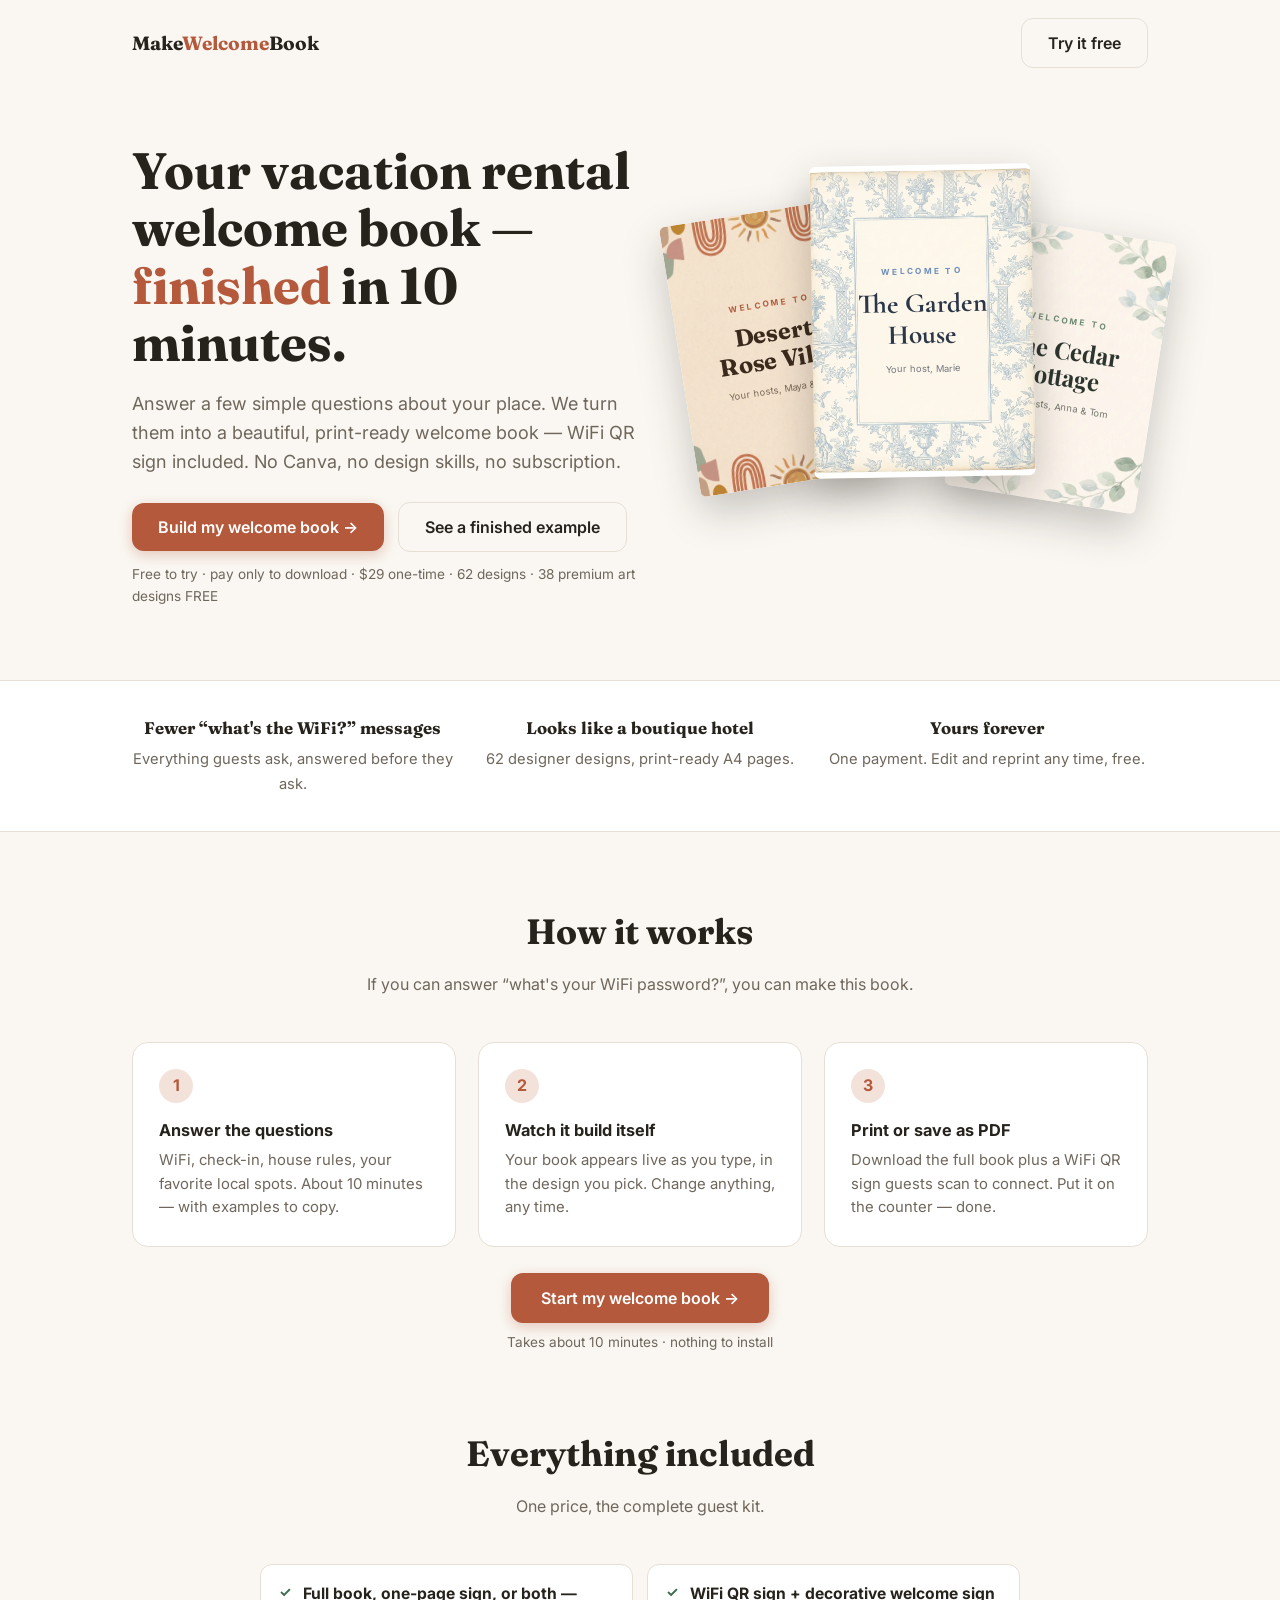
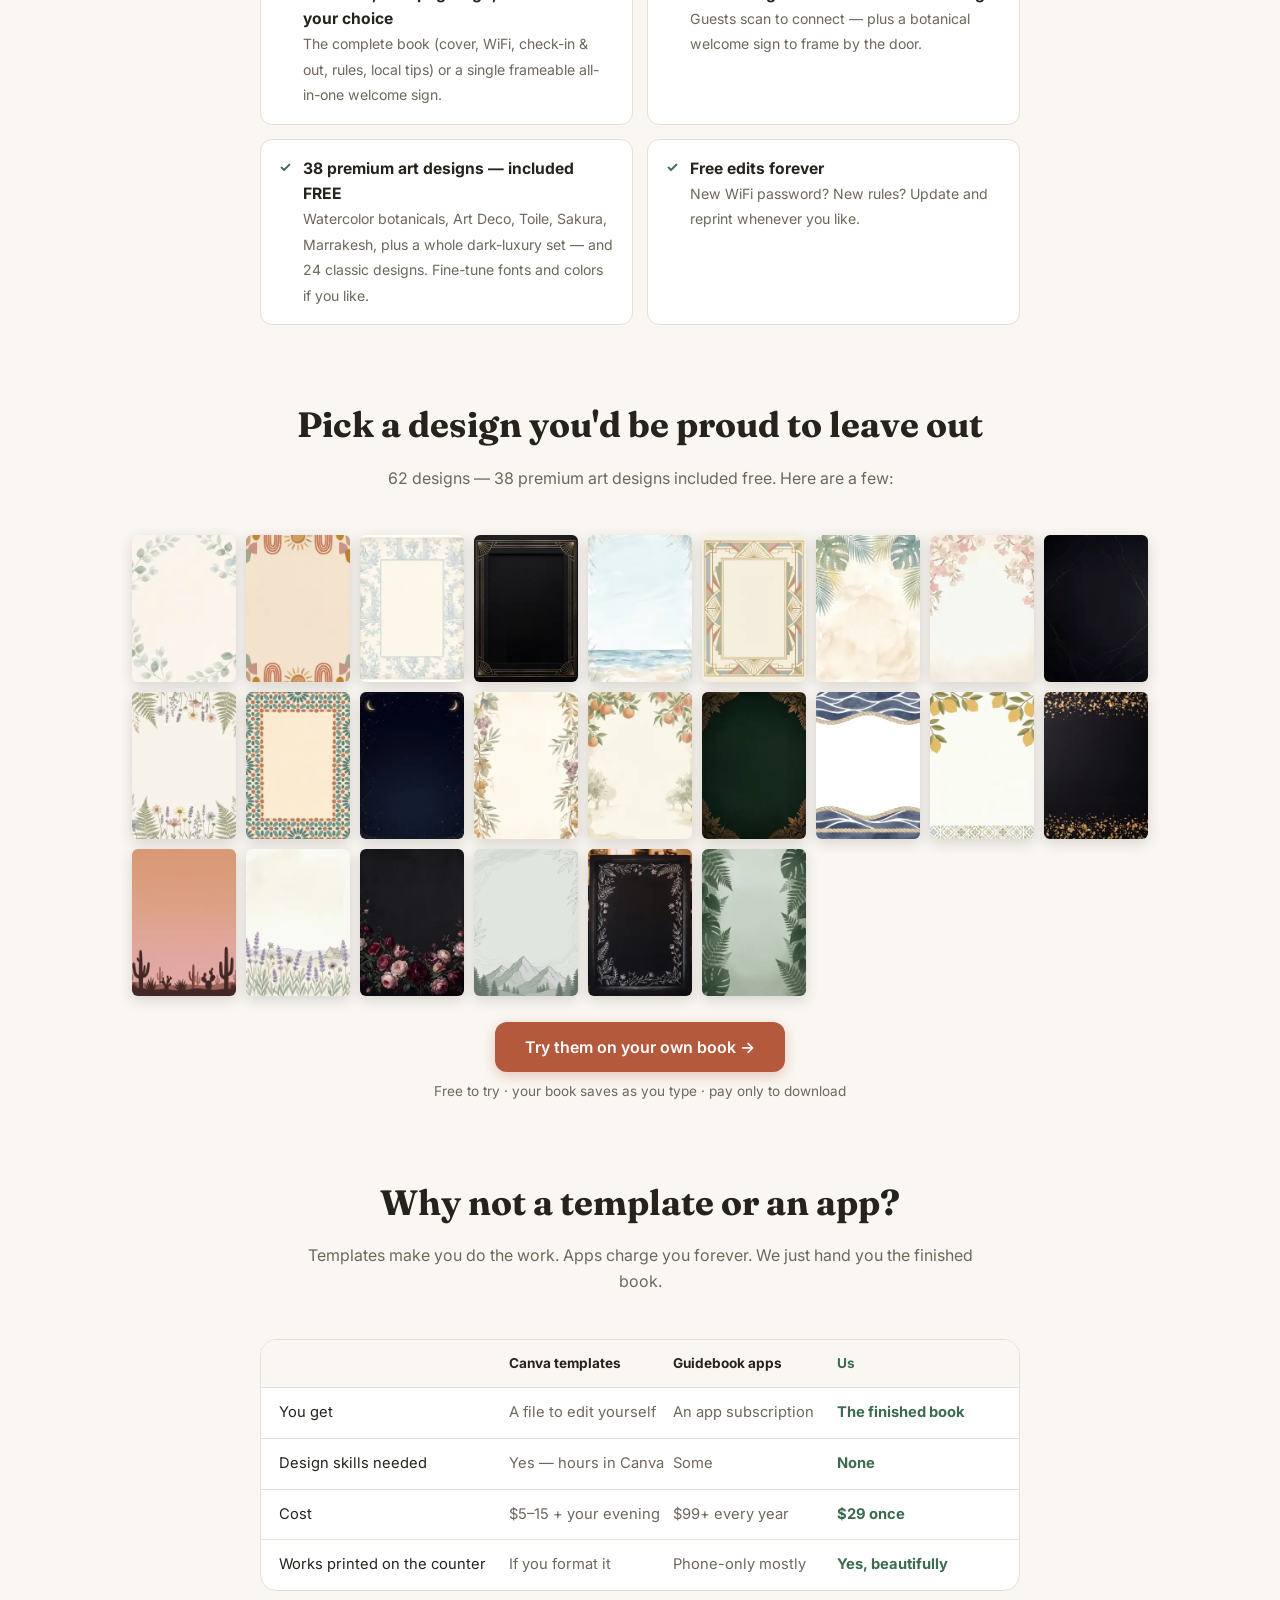
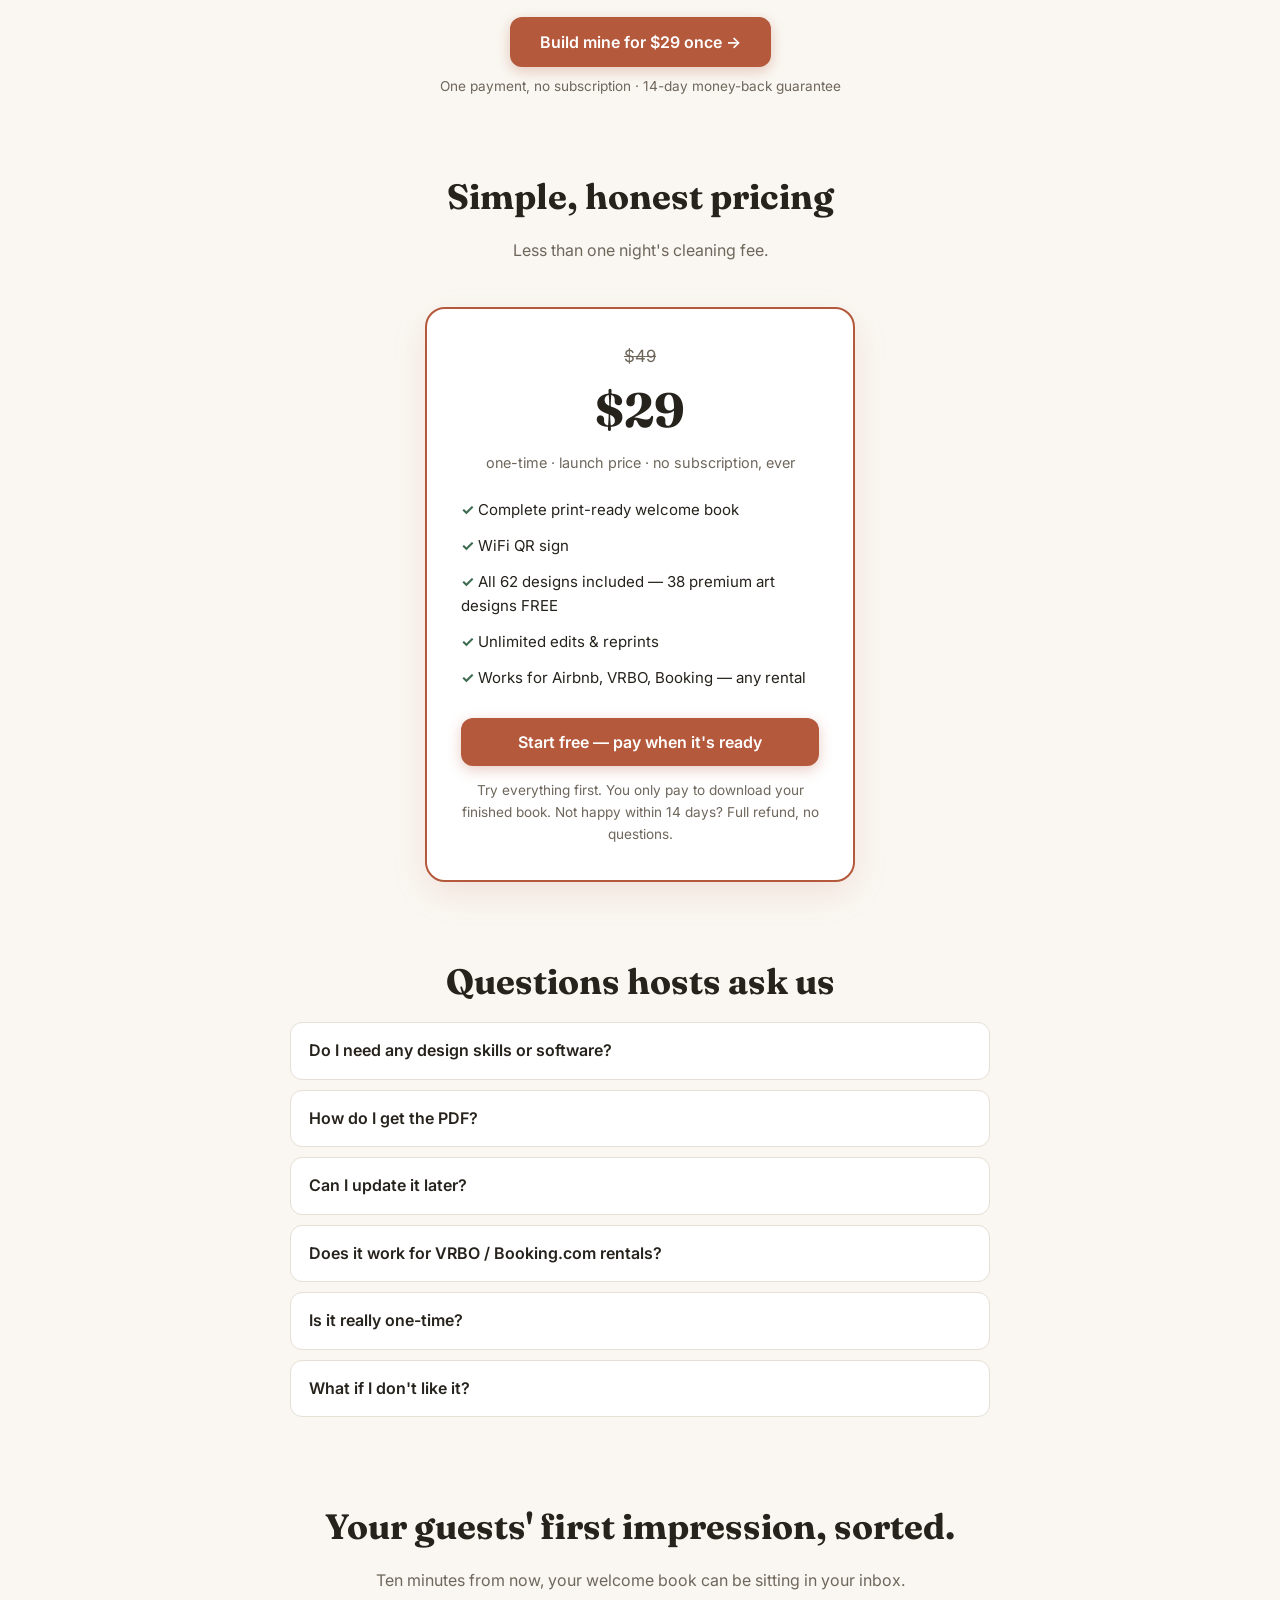
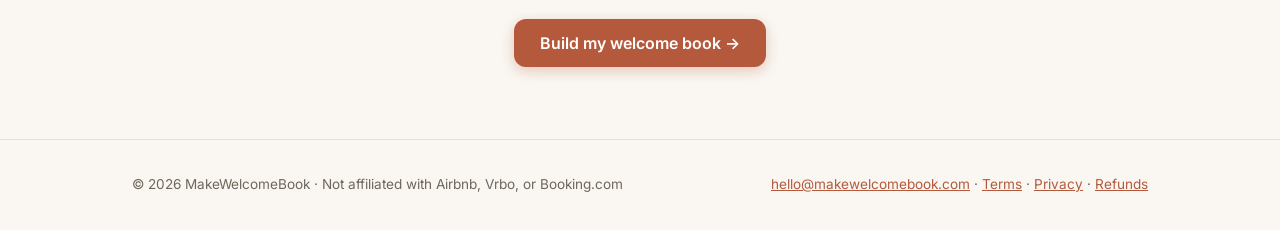
==== commit 2f5cf417: "Fix gallery card shape: height:auto so aspect-ratio wins over the HTML height attribute Co-Authored-" ====
--- a/docs/index.html
+++ b/docs/index.html
@@ -120,7 +120,7 @@
 
   /* ---------- design gallery ---------- */
   .gallery{display:grid;grid-template-columns:repeat(auto-fill,minmax(104px,1fr));gap:10px;margin-top:6px}
-  .gallery img{width:100%;aspect-ratio:210/297;object-fit:cover;border-radius:6px;box-shadow:0 4px 14px rgba(38,34,28,.16);display:block;background:#efe8e0}
+  .gallery img{width:100%;height:auto;aspect-ratio:210/297;object-fit:cover;border-radius:6px;box-shadow:0 4px 14px rgba(38,34,28,.16);display:block;background:#efe8e0}
   @media(max-width:600px){.gallery{grid-template-columns:repeat(auto-fill,minmax(84px,1fr));gap:8px}}
   .midcta{text-align:center;margin-top:26px}
   .midcta .btn{padding:15px 30px;font-size:1rem}
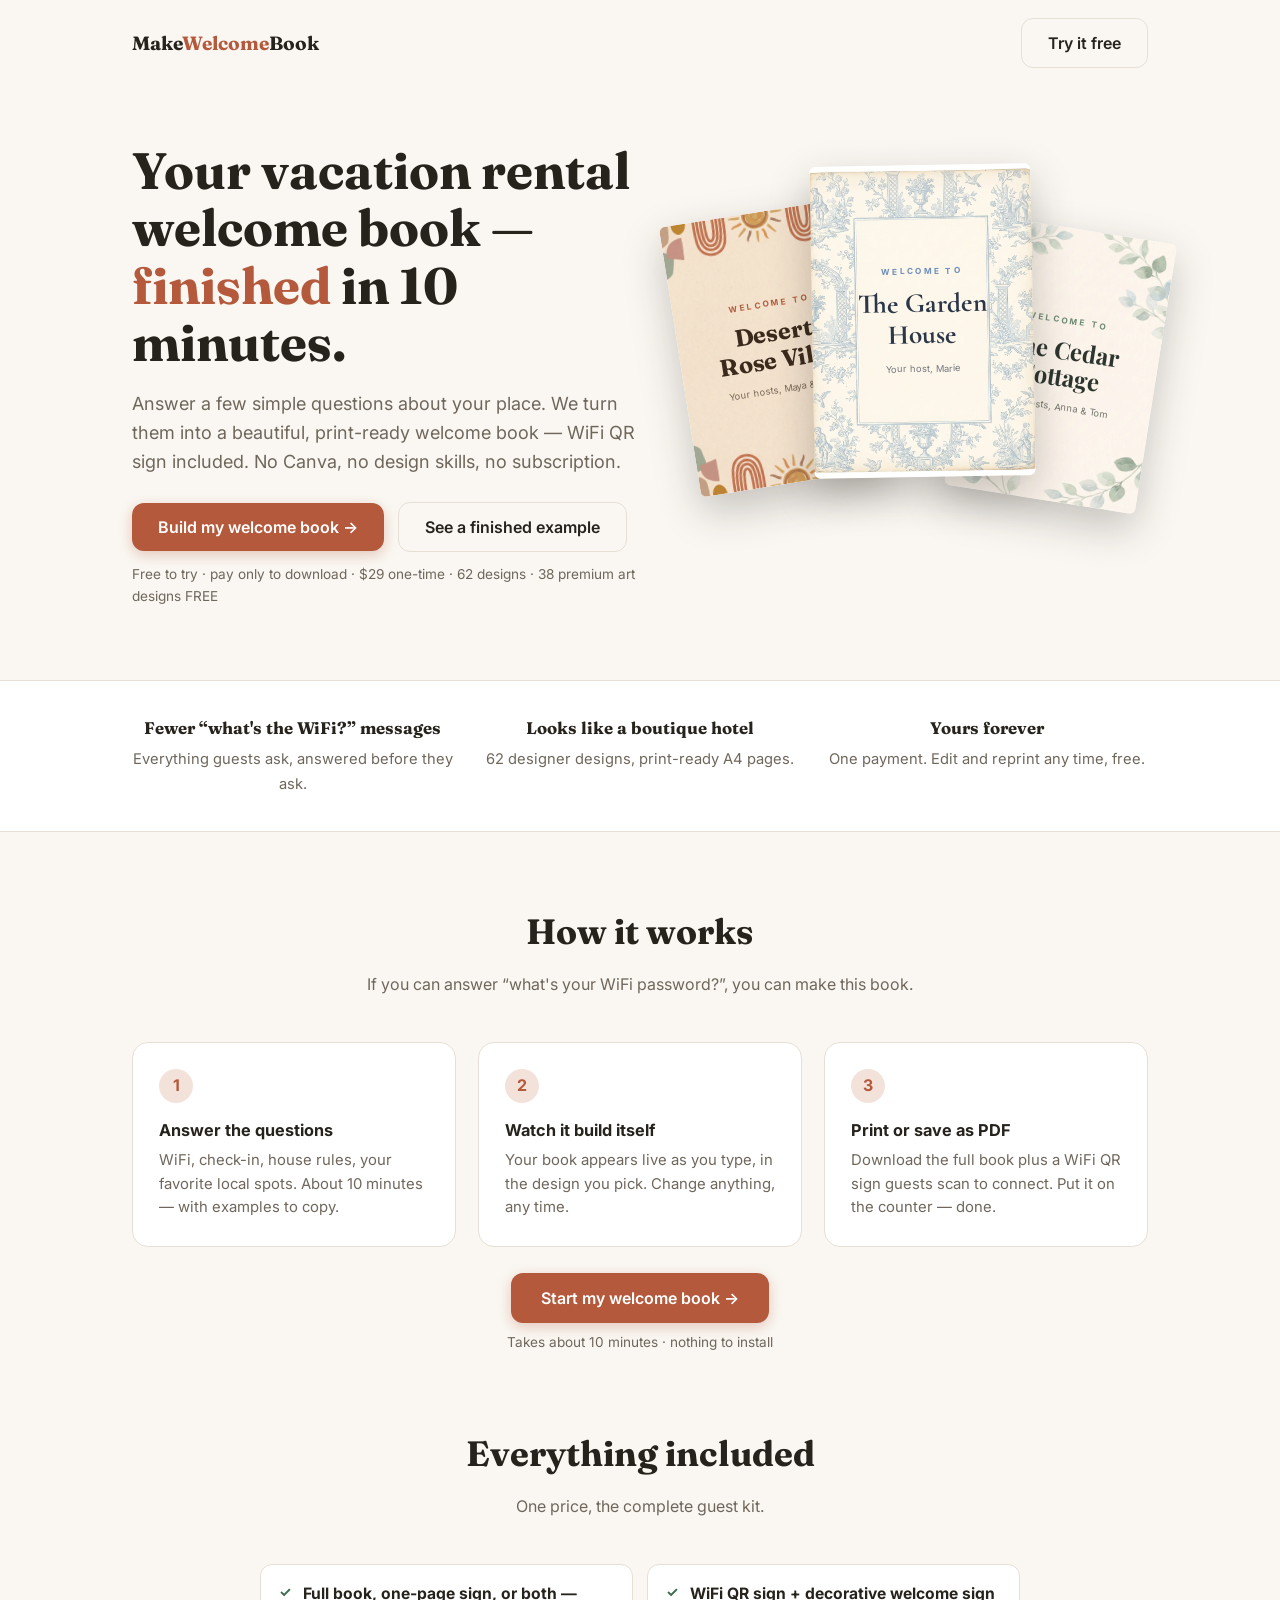
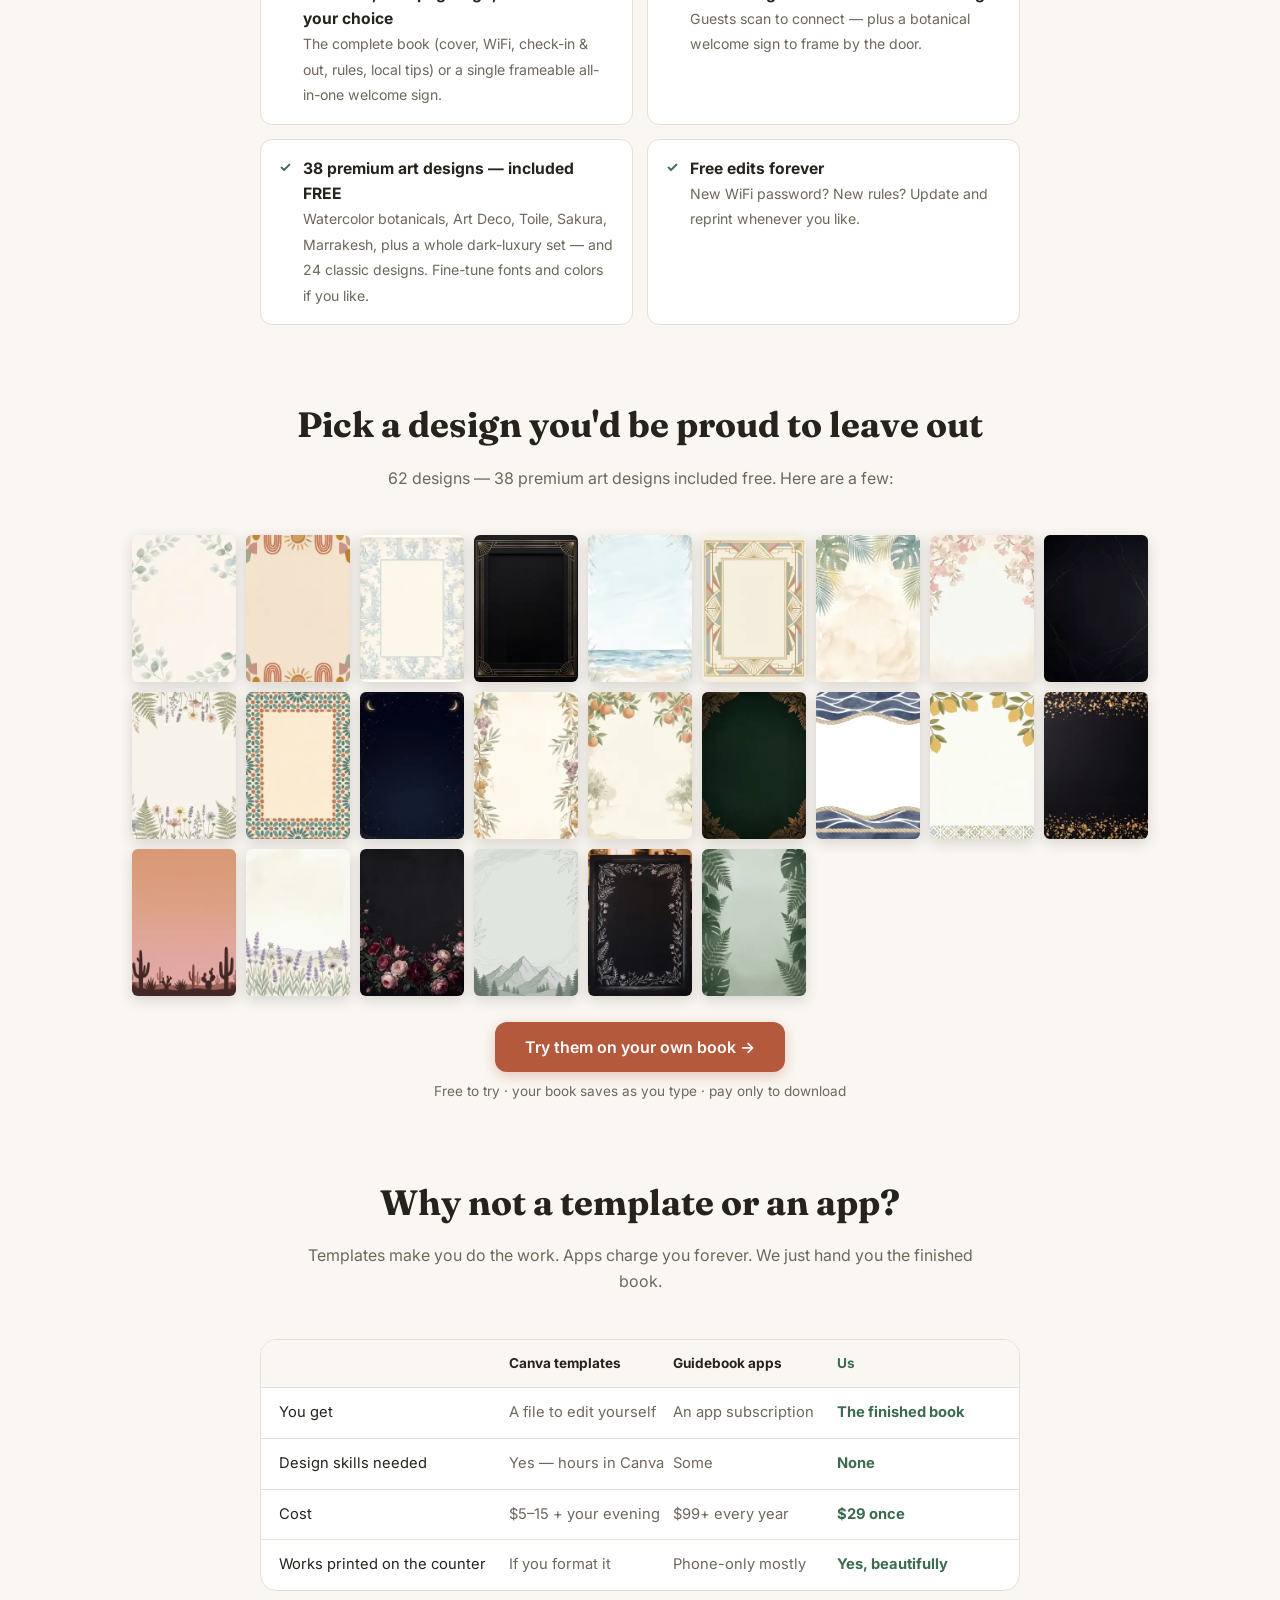
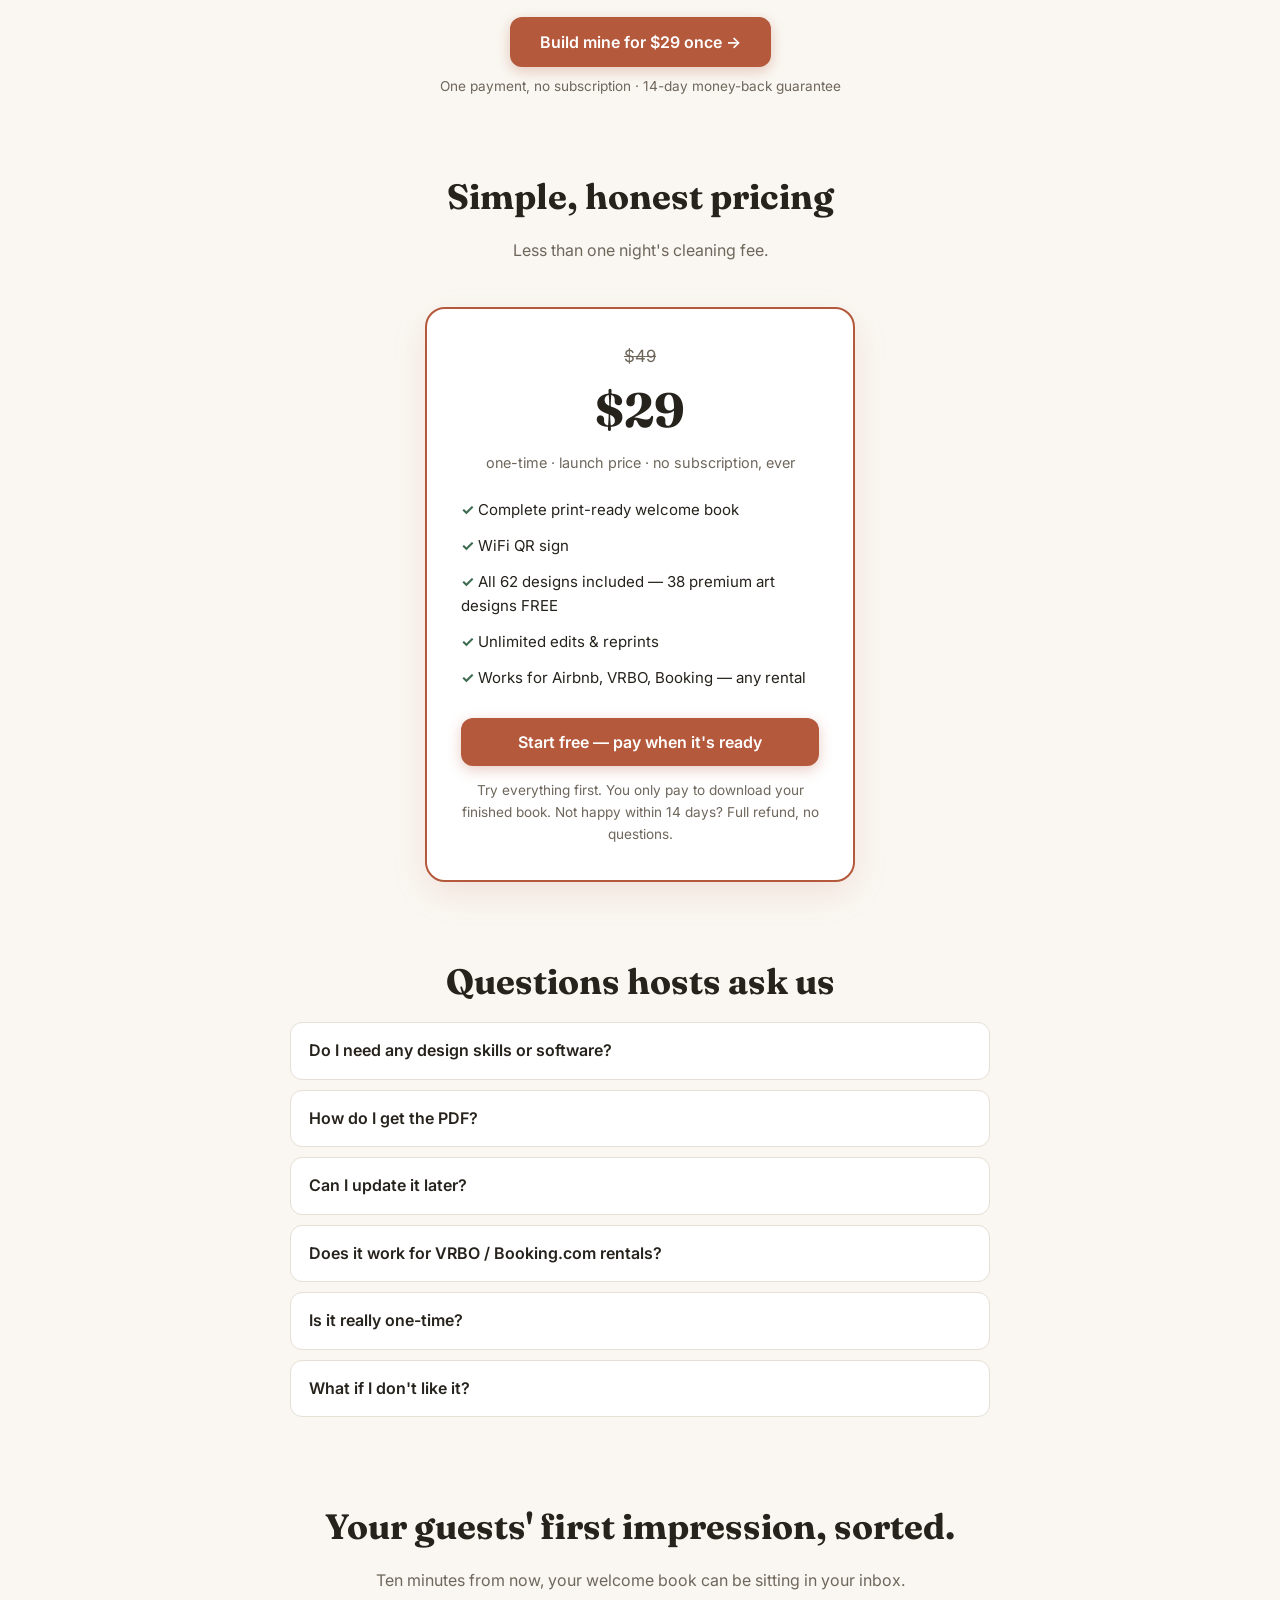
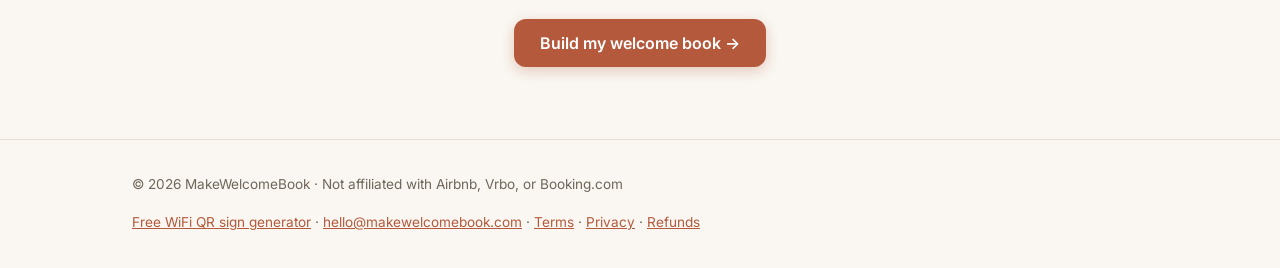
==== commit 6c493bc9: "Free WiFi QR sign generator page (SEO tool + upsell), footer link, sitemap Co-Authored-By: Claude Fa" ====
--- a/docs/index.html
+++ b/docs/index.html
@@ -149,6 +149,8 @@
 <meta property="og:type" content="website">
 <meta name="twitter:card" content="summary_large_image">
 <link rel="icon" href="data:image/svg+xml,%3Csvg xmlns='http://www.w3.org/2000/svg' viewBox='0 0 64 64'%3E%3Crect width='64' height='64' rx='14' fill='%23b4593c'/%3E%3Ctext x='32' y='44' font-family='Georgia,serif' font-size='36' font-weight='bold' text-anchor='middle' fill='%23fdf8f2'%3EW%3C/text%3E%3C/svg%3E">
+<meta name="google-site-verification" content="DGiT9xLwGc2ZGHIzvMIWtdzmIsBRBSfOWMrPVwZc_Ns">
+<link rel="canonical" href="https://makewelcomebook.com/">
 </head>
 <body>
 
@@ -314,7 +316,7 @@
 <footer>
   <div class="wrap">
     <div>© 2026 MakeWelcomeBook · Not affiliated with Airbnb, Vrbo, or Booking.com</div>
-    <div><a href="mailto:hello@makewelcomebook.com">hello@makewelcomebook.com</a> · <a href="terms.html">Terms</a> · <a href="privacy.html">Privacy</a> · <a href="refunds.html">Refunds</a></div>
+    <div><a href="wifi-sign.html">Free WiFi QR sign generator</a> · <a href="mailto:hello@makewelcomebook.com">hello@makewelcomebook.com</a> · <a href="terms.html">Terms</a> · <a href="privacy.html">Privacy</a> · <a href="refunds.html">Refunds</a></div>
   </div>
 </footer>
 
